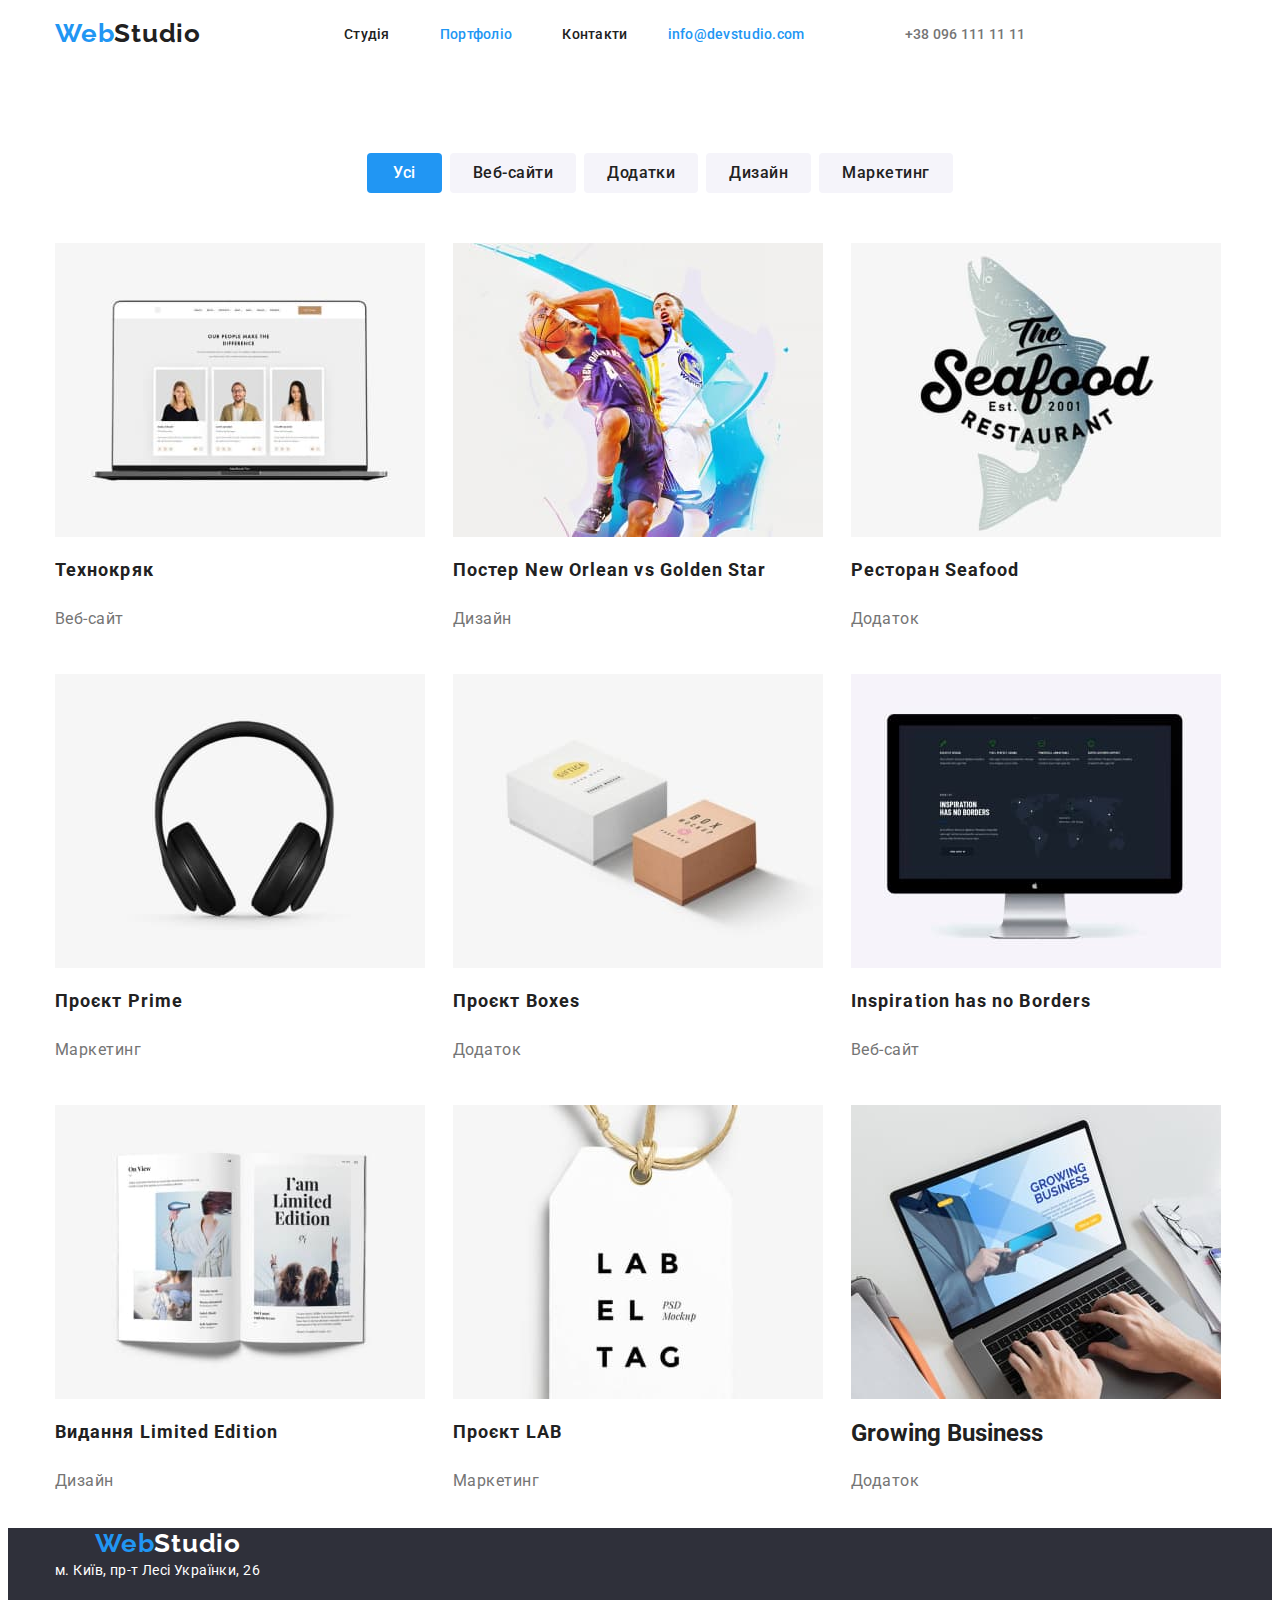
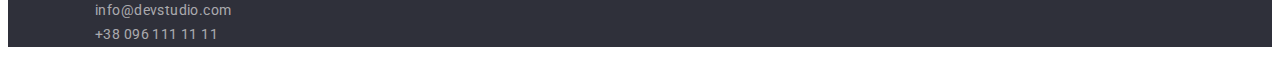
==== portfolio.html @ 16f499b5 "на допрацюванні" ====
<!DOCTYPE html>
<html lang="uk">

<head>
    <meta charset="UTF-8">
    <meta http-equiv="X-UA-Compatible" content="IE=edge">
    <meta name="viewport" content="width=device-width, initial-scale=1.0">
    <title>Портфоліо</title>

    <link
        href="https://fonts.googleapis.com/css2?family=Oleo+Script:wght@400;700&family=Raleway:wght@700&family=Roboto:wght@400;500;700;900&display=swap"
        rel="stylesheet">
    <link rel="stylesheet" href="https://cdnjs.cloudflare.com/ajax/libs/modern-normalize/1.1.0/modern-normalize.min.css"
        integrity="sha512-wpPYUAdjBVSE4KJnH1VR1HeZfpl1ub8YT/NKx4PuQ5NmX2tKuGu6U/JRp5y+Y8XG2tV+wKQpNHVUX03MfMFn9Q=="
        crossorigin="anonymous" referrerpolicy="no-referrer" />
    <link rel="stylesheet" href="./css/style.css">
</head>


<body class="body-page">

    <header class="page-header logo">
        <div class="container">
            <div class="header-container">
                <a href="./">
                    <span class="logo-web">Web</span><span class="logo-studio">Studio</span>
                </a>

                <nav class="nav">
                    <ul class="site-nav">
                        <li class="item"><a href="./index.html" class="nav-studio">Студія</a></li>
                        <li class="item"><a href="./portfolio.html" class="list-clients">Портфоліо</a></li>
                        <li class="item"><a href="" class="nav-list-client">Контакти</a></li>
                    </ul>

                    <ul class="list-contacts">
                        <li class="item"><a href="mailto:" class="contacts-link">info@devstudio.com</a></li>
                        <li class="item"><a href="tel:+38_096_111_11_11" class="contact-link">+38 096 111 11 11</a></li>
                    </ul>
                </nav>
            </div>
        </div>
    </header>

    <main class="main">
        <section class="section-btn">
            <div class="container">
                <h1 class="vissualy-hidden"> Портфоліо</h1>
                <ul class="section-button">
                    <li> <button class="button" type="button">Усі</button></li>
                    <li> <button class="btn" type="button">Веб-сайти</button></li>
                    <li> <button class="control" type="button">Додатки</button></li>
                    <li> <button class="dropdown" type="button">Дизайн</button></li>
                    <li> <button class="type-btn" type="button">Маркетинг</button></li>
                </ul>

                <ul class="userpic">
                    <li class="flex-elements">
                        <img src="./images/img_1.jpg" alt="наші люди роблять різницю" width="370">
                        <div class="image-container">
                            <h2 class="caption">Технокряк</h2>
                            <p class="aside">Веб-сайт</p>
                        </div>
                    </li>
                    <li class="flex-elements">
                        <img src="./images/img_2.jpg" alt="Постер баскетболу" width="370">
                        <h2 class="caption">Постер New Orlean vs Golden Star</h2>
                        <p class="aside">Дизайн</p>
                    </li>
                    <li class="flex-elements">
                        <img src="./images/img_3.jpg" alt="Ресторан морской їжі" width="370">
                        <h2 class="caption">Ресторан Seafood</h2>
                        <p class="aside">Додаток</p>
                    </li>
                    <li class="flex-elements">
                        <img src="./images/img_4.jpg" alt="чорні навушники" width="370">
                        <h2 class="caption">Проєкт Prime</h2>
                        <p class="aside">Маркетинг</p>
                    </li>
                    <li class="flex-elements">
                        <img src="./images/img_5.jpg" alt="дві коробки" width="370">
                        <h2 class="caption">Проєкт Boxes</h2>
                        <p class="aside">Додаток</p>
                    </li>
                    <li class="flex-elements">
                        <img src="./images/img_6.jpg" alt="чорний монітор" width="370">
                        <h2 class="caption">Inspiration has no Borders</h2>
                        <p class="aside">Веб-сайт</p>
                    </li>
                    <li class="flex-elements">
                        <img src="./images/img_7.jpg" alt="журнал" width="370">
                        <h2 class="caption">Видання Limited Edition</h2>
                        <p class="aside">Дизайн</p>
                    </li>
                    <li class="flex-elements">
                        <img src="./images/img_8.jpg" alt="бірка" width="370">
                        <h2 class="caption">Проєкт LAB</h2>
                        <p class="aside">Маркетинг</p>
                    </li>
                    <li class="flex-elements">
                        <img src="./images/img_9.jpg" alt="ноутбук" width="370">
                        <h2>Growing Business</h2>
                        <p class="aside">Додаток</p>
                    </li>
                </ul>
            </div>
        </section>
    </main>
</body>


<footer class="footer">
    <a href="./">
        <div class="container">
            <ul class="web-footer">
                <span class="logo-web">Web</span><span class="logo-footer">Studio</span>
            </ul>
    </a>
    <address class="addres">м. Київ, пр-т Лесі Українки, 26</address>
    <ul class="List contacts-link">
        <li><a href="mailto:" class="mail">info@devstudio.com</a></li>
        <li><a href="tel:+38_096_111_11_11" class="number">+38 096 111 11 11</a></li>
        </div>
    </ul>
</footer>


</html>
---- css/style.css ----
:root {
--primery-text-color: #212121;
--sekondary-text-color:#757575;
--page-color: #F5F5F5;;
--blue-color: #2196F3;
--section-backghround-color: #FFFFFF;
--secondary-backghround-color: #F5F4FA;
--footer-color: #2F303A;
--button-background-color: #F5F4FA;
}

ul {
    list-style: none;
}
a {
    text-decoration: none;
}


/* Свойства для корректного отображения картинок */
img {
	display: block;
	max-width: 100%;
	height: auto;
}
/* Свойства для обнуления курсива у address */
address {
	font-style: normal;
}

.vissualy-hidden {
    position: absolute;
    white-space: nowrap;
    width: 1px;
    height: 1px;
    overflow: hidden;
    border: 0;
    padding: 0;
    clip: rect(0 0 0 0);
    clip-path: inset(50%);
    margin: -1px;
}

html {
    box-sizing: border-box;
}

*,
*::before,
*::after {
    box-sizing: inherit;
}

.page {
    font-family: 'Roboto';
    background: var(--page-color);
}

/* logo */


.logo-web {

        margin-top: 0;
        margin-bottom: 20px;

    font-family: 'Raleway';
    color: var(--blue-color);
    font-weight: 700;
    font-size: 26px;
    line-height: 1.19;
    letter-spacing: 0.03em;
}

.logo-studio {
    margin-bottom: 20px;

    font-family: 'Raleway';
    color: var(--primery-text-color);
    font-weight: 700;
    font-size: 26px;
    line-height: 1.19;
    letter-spacing: 0.03em;
}


.logo-footer {
         margin-top: 0;
         margin-bottom: 20px;
        font-family: 'Raleway';
        color:var(--section-backghround-color);
        font-weight: 700;
        font-size: 26px;
        line-height: 1.19;
        letter-spacing: 0.03em;
}

 /* Верхня лінія */


.page {
    background-color: var(--page-color)
}

.page-haeder .site-nav:hover,
.page-haeder .site-nav:focus
.page-haeder .site-nav:border-bord
{
    color: var(--blue-color);
}


.container {
    width: 1200px;
    margin-left: auto;
    margin-right: auto;
    padding-left: 15px;
    padding-right: 15px;
}


/* Header-container */
.header-container {
    gap: 50px;
    display: flex;
    align-items: center;
}

/* logo */

.logo {
    display: flex;
    align-items: center;
}

/*Nav*/
.nav {
    display: flex;
    align-items: center;
}

/* site-nav*/
.site-nav {
    display: flex;
    gap: 50px;
    padding-left: 93px;
    margin: 0;
}

/* site-nav item+item*/
.site-nav .item+.item { 

}

 .site-nav .nav-list {
    font-family: 'Roboto';
    color: var(--blue-color);
        font-weight: 500;
        font-size: 14px;
        line-height: 1.14;
        letter-spacing: 0.02em;

 }
 .site-nav .nav-list-clients {
    font-family: 'Roboto';
    color: var(--primery-text-color);
    font-weight: 500;
    font-size: 14px;
    line-height: 1.14;
    letter-spacing: 0.02em;

 }

 .site-nav .nav-list-client {
        font-family: 'Roboto';
        color: var(--primery-text-color);

        font-weight: 500;
        font-size: 14px;
        line-height: 1.14;
        letter-spacing: 0.02em;

 }
    /* Контакти */
.list-contacts {
    display: flex;
    margin-left: auto;
}


.list-contacts .item + .item { 
    margin-left: 50px;

} 


 .list-contacts .contacts-link {
    
        font-family: 'Roboto';
        color: var(--blue-color);

        font-weight: 500;
        font-size: 14px;
        line-height: 1.14;
        letter-spacing: 0.02em;


 }
 .list-contacts .contact-link {
        margin-left: 50px;

        font-family: 'Roboto';
        color: var(--sekondary-text-color);

        font-weight: 500;
        font-size: 14px;
        line-height: 1.14;
        letter-spacing: 0.02em;

 }



 /* Шапка */

 .container-item {
 

            height: 600px;
            left: 0px;
            top: 80px;


        color: var(--section-backghround-color);
        background: var(--footer-color);
 }

/*Ефективні рішення для вашого бізнесу*/

/* Герой */
.hero {
    text-align: center;

}

.hero-title {
       padding-top: 200px;

        margin-left: auto;
        margin-right: auto;
        margin-bottom: 30px;

        font-weight: 900;
        font-size: 44px;
        line-height: 1.36 ;
        text-align: center;
        letter-spacing: 0.06em;
            text-transform: uppercase;

}

/* кнопка */
.order-button {
    text-align: center;
    margin-left: auto;
    margin-right: auto;
    border: 1px solid transparent;
        border-radius: 4px;
        padding: 10px 32px;
        box-shadow: 0px 4px 4px rgba(0, 0, 0, 0.15);

        font-family: 'Roboto';
        color: var(--white-color);
        background: var(--blue-color);
        font-weight: 700;
        font-size: 16px;
        line-height: 1.8 ;
        letter-spacing: 0.06em;
}


/* Особливості */

/* section */
.section {

         padding-bottom: 200px;

        font-family: 'Roboto';
        font-size: 14px;
        line-height: 1.14;
        letter-spacing: 0.03em;

}

.subtitle {
    margin-top: 0;
    margin-bottom: 0;

        color: var(--sekondary-text-color);
        font-family: 'Roboto';
        font-size: 14px;
        line-height: 1.7;
        letter-spacing: 0.03em;
}
/* УВАГА ДО ДЕТАЛЕЙ */

/*subject*/
.subject {
    display: flex;
}

.other {
        width: 270px;
         gap: 30px;
}

.headline {
        margin-top: 0;
        margin-bottom: 10px;

        
    width: 270px;
    font-family: 'Roboto';
    font-weight: 700;
    font-size: 14px;
    line-height: 1.14;
    letter-spacing: 0.03em;
}

.text {
    font-family: 'Roboto';
    font-weight: 400;
    font-size: 14px;
    line-height: 1.71;
    letter-spacing: 0.03e
}

/* ПУНКТУАЛЬНІСТЬ */
.headline {
    font-family: 'Roboto';
        font-weight: 700;
        font-size: 14px;
        line-height: 1.14;
        letter-spacing: 0.03em;
}

.excerp {
font-family: 'Roboto';
    font-weight: 400;
    font-size: 14px;
    line-height: 1.71;
    letter-spacing: 0.03em;
}

/* ПЛАНУВАННЯ */
.headline {
    font-family: 'Roboto';
        font-weight: 700;
        font-size: 14px;
        line-height: 1.14;
        letter-spacing: 0.03em;
}

.lead {
font-family: 'Roboto';
    font-weight: 400;
    font-size: 14px;
    line-height: 1.71;
    letter-spacing: 0.03em;
}

/* СУЧАСНІ ТЕХНОЛОГІЇ */
.headline {
    font-family: 'Roboto';
        font-weight: 700;
        font-size: 14px;
        line-height: 1.14;
        letter-spacing: 0.03em;
}

.tagline {
font-family: 'Roboto';
    font-weight: 400;
    font-size: 14px;
    line-height: 1.71;
    letter-spacing: 0.03em;
}

/* Чим ми займаємося */

/* зоображення*/


.pic {
    margin-top: 0;
    padding-left: 0;
    margin-bottom: 30px;
}
.img {
    margin-left: 30px;
}
.picture {
    margin-left: 30px;
}



/* Наша команда */

.subject > .item {
    display: flex;
}

.section-leader {
    text-align: center;
    margin-left: 30px;
}

.section-bg {

margin-top: 0;
margin-bottom: 50px;

font-family: 'Roboto';
color: var(--primery-text-color);
font-weight: 700;
font-size: 36px;
line-height: 1.16;
text-align: center;
letter-spacing: 0.03em;
        
}

.section-title {
    margin-top: 0;
    margin-bottom: 0; 
    padding: 30px 0 10px 0;
    font-family: 'Roboto';
    font-weight: 500;
    font-size: 16px;
    line-height: 1.18;
    letter-spacing: 0.03em;
}

/* підвал*/

.web-footer {
    margin-top: 0;
    margin-bottom: 0;
}

.addres {
    
    margin-bottom: 9px;

    font-style: normal;
    color: var(--section-backghround-color);
    font-weight: 400;
    font-size: 14px;
    line-height: 1.71;
    letter-spacing: 0.03em;
}

.mail {
        
        margin-bottom: 9px;

        color: rgba(255, 255, 255, 0.6);
        font-size: 14px;
        line-height: 1.71;
        letter-spacing: 0.03em;
}

.number {
        

         color: rgba(255, 255, 255, 0.6);
        font-weight: 400;
        font-size: 14px;
        line-height: 1.71;
        letter-spacing: 0.03em;
}
.footer {
    background-color: var(--footer-color);
}


/* Портфоліо */

/**/

.body-page {

    font-family: 'Roboto';
    color: var(--primery-text-color);
}

.list-clients {

    color: var(--blue-color);
        font-weight: 500;
        font-size: 14px;
        line-height: 1.14;
        letter-spacing: 0.02em;
        width: 45px;
        height: 16px;
        left: 453px;
        top: 32px;
}

.nav-studio {

        color: var(--primery-text-color);
            font-weight: 500;
            font-size: 14px;
            line-height: 1.14;
            letter-spacing: 0.02em;
            width: 72px;
            height: 16px;
            left: 548px;
            top: 32px;
}


.nav-list-client {

color: var(--primery-text-color);
        font-weight: 500;
        font-size: 14px;
        line-height: 1.14;
        letter-spacing: 0.02em;
        width: 72px;
         height: 16px;
        left: 548px;
        top: 32px;
}

/* кнопки */




.section-button {
    display: flex;
    margin-top: 94px;
    justify-content: center;
}

/* Курсор */
.section-btn .section-button :hover,
.section-btn .section-button :focus {
cursor: pointer;
}

.button {

         border: 1px solid transparent;
        border-radius: 4px;
        padding: 6px 25px;  

        font-family: 'Roboto';
        color: var(--section-backghround-color);
         background-color: var(--blue-color);
         font-weight: 500;
        font-size: 16px;
        line-height: 1.62;
        letter-spacing: 0.03em;
}

.btn {
        margin-left: 8px;
        border: 1px solid transparent;
        border-radius: 4px;
        padding: 6px 22px;

         font-family: 'Roboto';
         color: var(--primery-text-color);
            background: var(--button-background-color);
            font-weight: 500;
            font-size: 16px;
            line-height: 1.62;
            letter-spacing: 0.03em;
             top: 174px;
}

.control {
            margin-left: 8px;
            border: 1px solid transparent;
            border-radius: 4px;
            padding: 6px 22px;

            font-family: 'Roboto';
            color: var(--primery-text-color);
            background: var(--button-background-color);
            font-weight: 500;
            font-size: 16px;
            line-height: 1.62;
            letter-spacing: 0.03em;
            top: 174px;
}

.dropdown {
            margin-left: 8px;
            border: 1px solid transparent;
            border-radius: 4px;
            padding: 6px 22px;

            font-family: 'Roboto';
            color: var(--primery-text-color);
            background: var(--button-background-color);
            font-weight: 500;
            font-size: 16px;
            line-height: 1.62;
            letter-spacing: 0.03em;
             top: 174px;
}

.type-btn {
            margin-left: 8px;
            border: 1px solid transparent;
            border-radius: 4px;
            padding: 6px 22px;

        font-family: 'Roboto';
        color: var(--primery-text-color);
        background: var(--button-background-color);
        font-weight: 500;
        font-size: 16px;
        line-height: 1.62;
        letter-spacing: 0.03em;
        top: 174px;
}




/* параграф */
.aside {

     color: var(--sekondary-text-color);
        font-weight: 400;
        font-size: 16px;
        line-height: 1.87;
        letter-spacing: 0.03em;

}

/* Заголовок */

.caption {

         font-family: 'Roboto';
        font-weight: 700;
        font-size: 18px;
        line-height: 2;
        letter-spacing: 0.06em;
}

/* Портфоліо */

.userpic {
    margin-top: 50px;
    display: flex;
    flex-wrap: wrap;
    padding-left: 0;
    gap: 24px;


}

.flex-elements {
    flex-basis: calc((100% - 48px) / 3);

}

/* Заголовок */
/* параграф */
.image-container {
    
}
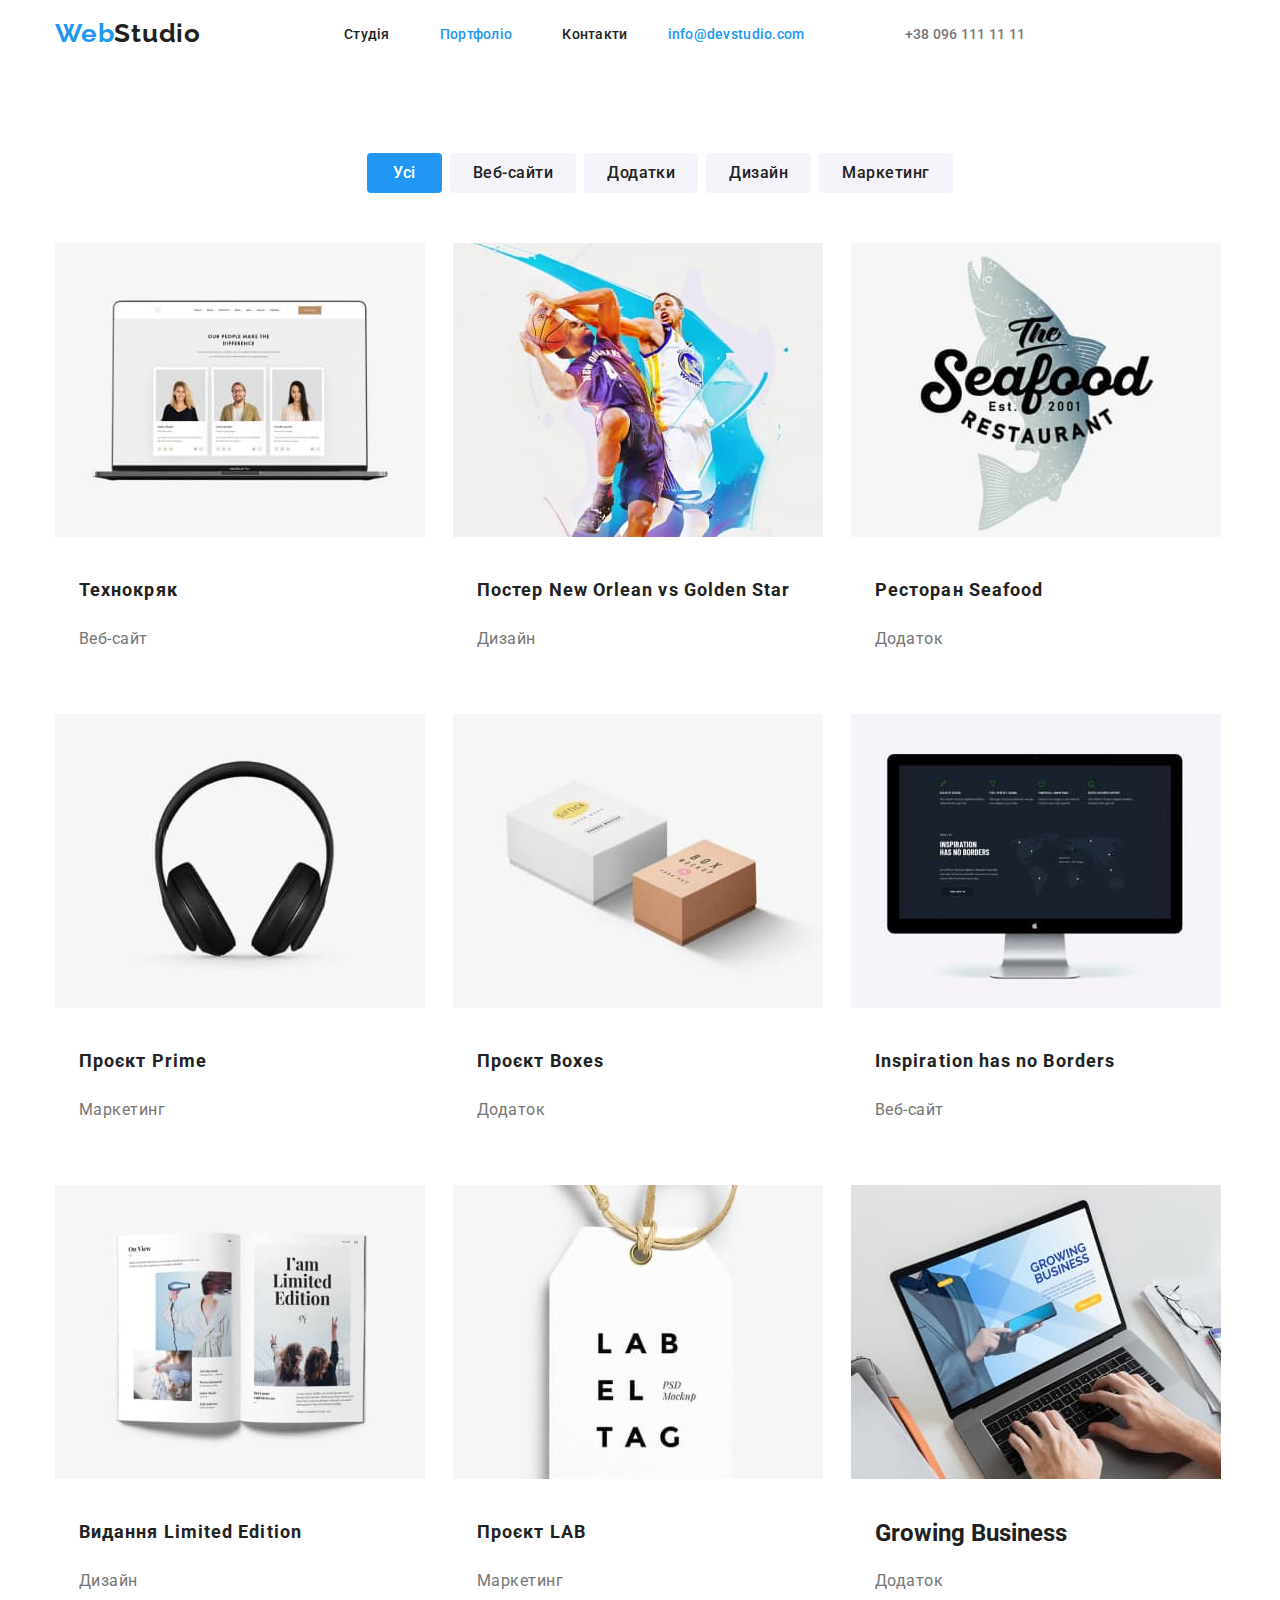
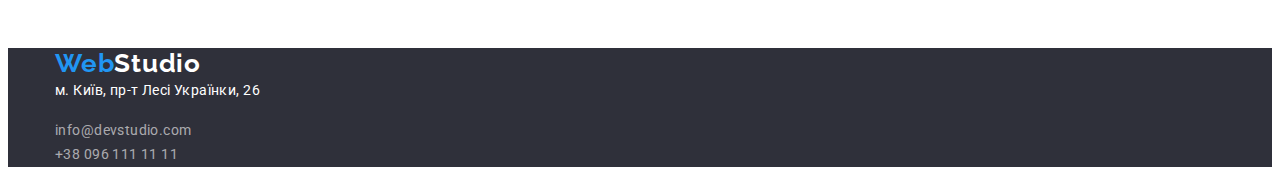
==== commit 1fb7f04f: "додаю 3 домашку" ====
--- a/portfolio.html
+++ b/portfolio.html
@@ -64,43 +64,59 @@
                     </li>
                     <li class="flex-elements">
                         <img src="./images/img_2.jpg" alt="Постер баскетболу" width="370">
-                        <h2 class="caption">Постер New Orlean vs Golden Star</h2>
-                        <p class="aside">Дизайн</p>
+                        <div class="image-container">
+                            <h2 class="caption">Постер New Orlean vs Golden Star</h2>
+                            <p class="aside">Дизайн</p>
+                        </div>
                     </li>
                     <li class="flex-elements">
                         <img src="./images/img_3.jpg" alt="Ресторан морской їжі" width="370">
-                        <h2 class="caption">Ресторан Seafood</h2>
-                        <p class="aside">Додаток</p>
+                        <div class="image-container">
+                            <h2 class="caption">Ресторан Seafood</h2>
+                            <p class="aside">Додаток</p>
+                        </div>
                     </li>
                     <li class="flex-elements">
                         <img src="./images/img_4.jpg" alt="чорні навушники" width="370">
-                        <h2 class="caption">Проєкт Prime</h2>
-                        <p class="aside">Маркетинг</p>
+                        <div class="image-container">
+                            <h2 class="caption">Проєкт Prime</h2>
+                            <p class="aside">Маркетинг</p>
+                        </div>
                     </li>
                     <li class="flex-elements">
                         <img src="./images/img_5.jpg" alt="дві коробки" width="370">
-                        <h2 class="caption">Проєкт Boxes</h2>
-                        <p class="aside">Додаток</p>
+                        <div class="image-container">
+                            <h2 class="caption">Проєкт Boxes</h2>
+                            <p class="aside">Додаток</p>
+                        </div>
                     </li>
                     <li class="flex-elements">
                         <img src="./images/img_6.jpg" alt="чорний монітор" width="370">
-                        <h2 class="caption">Inspiration has no Borders</h2>
-                        <p class="aside">Веб-сайт</p>
+                        <div class="image-container">
+                            <h2 class="caption">Inspiration has no Borders</h2>
+                            <p class="aside">Веб-сайт</p>
+                        </div>
                     </li>
                     <li class="flex-elements">
                         <img src="./images/img_7.jpg" alt="журнал" width="370">
-                        <h2 class="caption">Видання Limited Edition</h2>
-                        <p class="aside">Дизайн</p>
+                        <div class="image-container">
+                            <h2 class="caption">Видання Limited Edition</h2>
+                            <p class="aside">Дизайн</p>
+                        </div>
                     </li>
                     <li class="flex-elements">
                         <img src="./images/img_8.jpg" alt="бірка" width="370">
-                        <h2 class="caption">Проєкт LAB</h2>
-                        <p class="aside">Маркетинг</p>
+                        <div class="image-container">
+                            <h2 class="caption">Проєкт LAB</h2>
+                            <p class="aside">Маркетинг</p>
+                        </div>
                     </li>
                     <li class="flex-elements">
                         <img src="./images/img_9.jpg" alt="ноутбук" width="370">
-                        <h2>Growing Business</h2>
-                        <p class="aside">Додаток</p>
+                        <div class="image-container">
+                            <h2>Growing Business</h2>
+                            <p class="aside">Додаток</p>
+                        </div>
                     </li>
                 </ul>
             </div>
--- a/css/style.css
+++ b/css/style.css
@@ -11,6 +11,7 @@
 
 ul {
     list-style: none;
+
 }
 a {
     text-decoration: none;
@@ -60,7 +61,6 @@
 
 
 .logo-web {
-
         margin-top: 0;
         margin-bottom: 20px;
 
@@ -147,10 +147,6 @@
     margin: 0;
 }
 
-/* site-nav item+item*/
-.site-nav .item+.item { 
-
-}
 
  .site-nav .nav-list {
     font-family: 'Roboto';
@@ -187,6 +183,9 @@
     margin-left: auto;
 }
 
+.contacts-link {
+    padding-left: 0;
+}
 
 .list-contacts .item + .item { 
     margin-left: 50px;
@@ -446,12 +445,13 @@
 /* підвал*/
 
 .web-footer {
+    padding-left: 0;
     margin-top: 0;
     margin-bottom: 0;
 }
 
 .addres {
-    
+    padding-left: 0;
     margin-bottom: 9px;
 
     font-style: normal;
@@ -677,5 +677,5 @@
 /* Заголовок */
 /* параграф */
 .image-container {
-    
+    padding: 20px 24px;
 }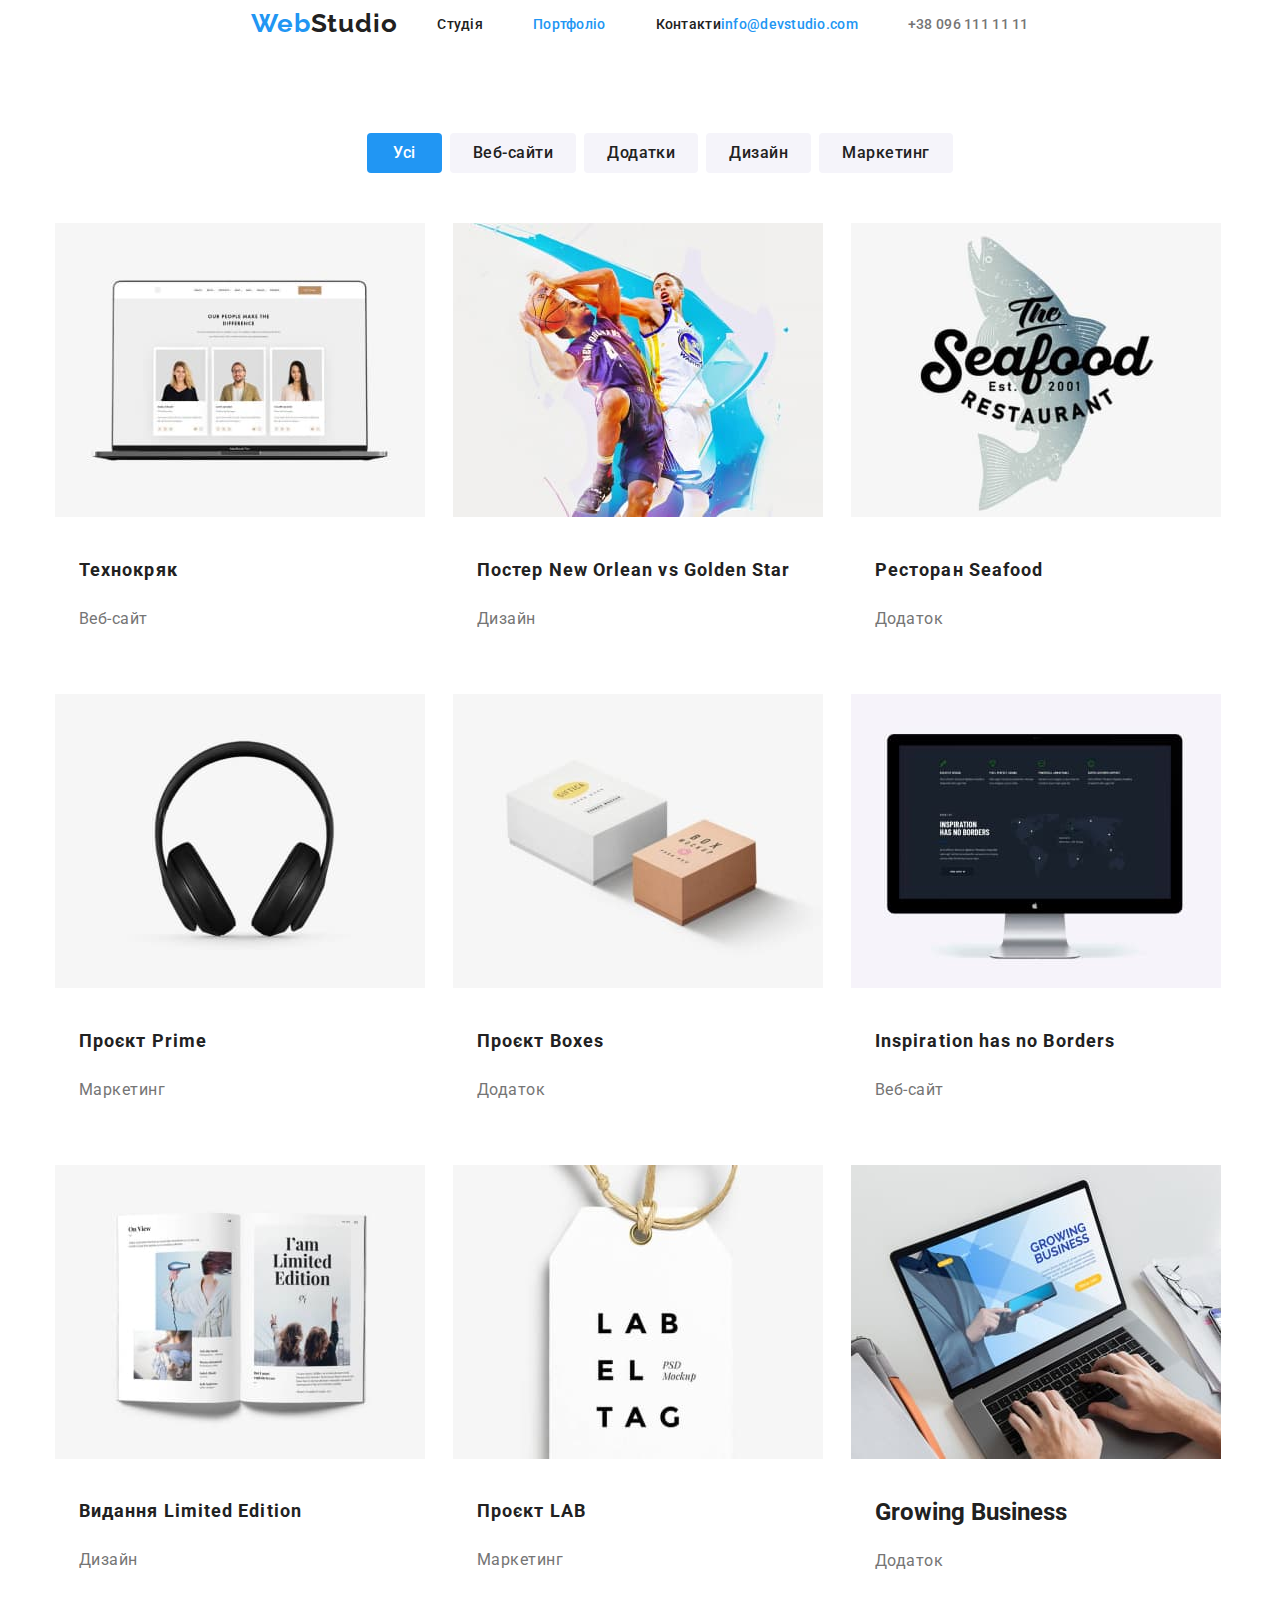
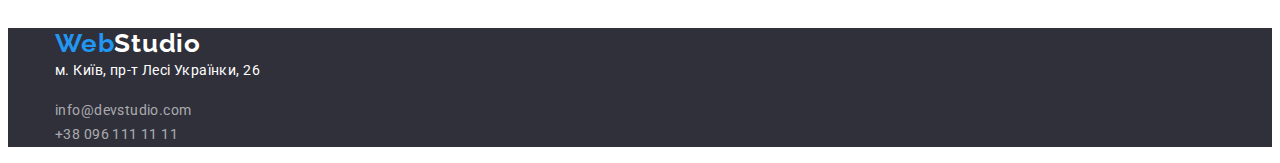
==== commit aa4c2a71: "в ожиданії" ====
--- a/portfolio.html
+++ b/portfolio.html
@@ -20,25 +20,21 @@
 <body class="body-page">
 
     <header class="page-header logo">
-        <div class="container">
-            <div class="header-container">
+        <div class="header-container">
+            <nav class="nav">
                 <a href="./">
                     <span class="logo-web">Web</span><span class="logo-studio">Studio</span>
                 </a>
-
-                <nav class="nav">
-                    <ul class="site-nav">
-                        <li class="item"><a href="./index.html" class="nav-studio">Студія</a></li>
-                        <li class="item"><a href="./portfolio.html" class="list-clients">Портфоліо</a></li>
-                        <li class="item"><a href="" class="nav-list-client">Контакти</a></li>
-                    </ul>
-
-                    <ul class="list-contacts">
-                        <li class="item"><a href="mailto:" class="contacts-link">info@devstudio.com</a></li>
-                        <li class="item"><a href="tel:+38_096_111_11_11" class="contact-link">+38 096 111 11 11</a></li>
-                    </ul>
-                </nav>
-            </div>
+                <ul class="site-nav">
+                    <li class="item"><a href="./index.html" class="nav-studio">Студія</a></li>
+                    <li class="item"><a href="./portfolio.html" class="list-clients">Портфоліо</a></li>
+                    <li class="item"><a href="" class="nav-list-client">Контакти</a></li>
+                </ul>
+            </nav>
+            <ul class="list-contacts">
+                <li class="item"><a href="mailto:" class="contacts-link">info@devstudio.com</a></li>
+                <li class="item"><a href="tel:+38_096_111_11_11" class="contact-link">+38 096 111 11 11</a></li>
+            </ul>
         </div>
     </header>
 
--- a/css/style.css
+++ b/css/style.css
@@ -104,7 +104,6 @@
 
 .page-haeder .site-nav:hover,
 .page-haeder .site-nav:focus
-.page-haeder .site-nav:border-bord
 {
     color: var(--blue-color);
 }
@@ -121,7 +120,7 @@
 
 /* Header-container */
 .header-container {
-    gap: 50px;
+    justify-content: center;
     display: flex;
     align-items: center;
 }
@@ -129,7 +128,6 @@
 /* logo */
 
 .logo {
-    display: flex;
     align-items: center;
 }
 
@@ -143,7 +141,7 @@
 .site-nav {
     display: flex;
     gap: 50px;
-    padding-left: 93px;
+    margin-left: 93px;
     margin: 0;
 }
 
@@ -180,19 +178,16 @@
     /* Контакти */
 .list-contacts {
     display: flex;
-    margin-left: auto;
+    gap: 50px;
+    margin: 0;
+    padding: 0;
+
 }
 
 .contacts-link {
     padding-left: 0;
 }
 
-.list-contacts .item + .item { 
-    margin-left: 50px;
-
-} 
-
-
  .list-contacts .contacts-link {
     
         font-family: 'Roboto';
@@ -206,7 +201,6 @@
 
  }
  .list-contacts .contact-link {
-        margin-left: 50px;
 
         font-family: 'Roboto';
         color: var(--sekondary-text-color);
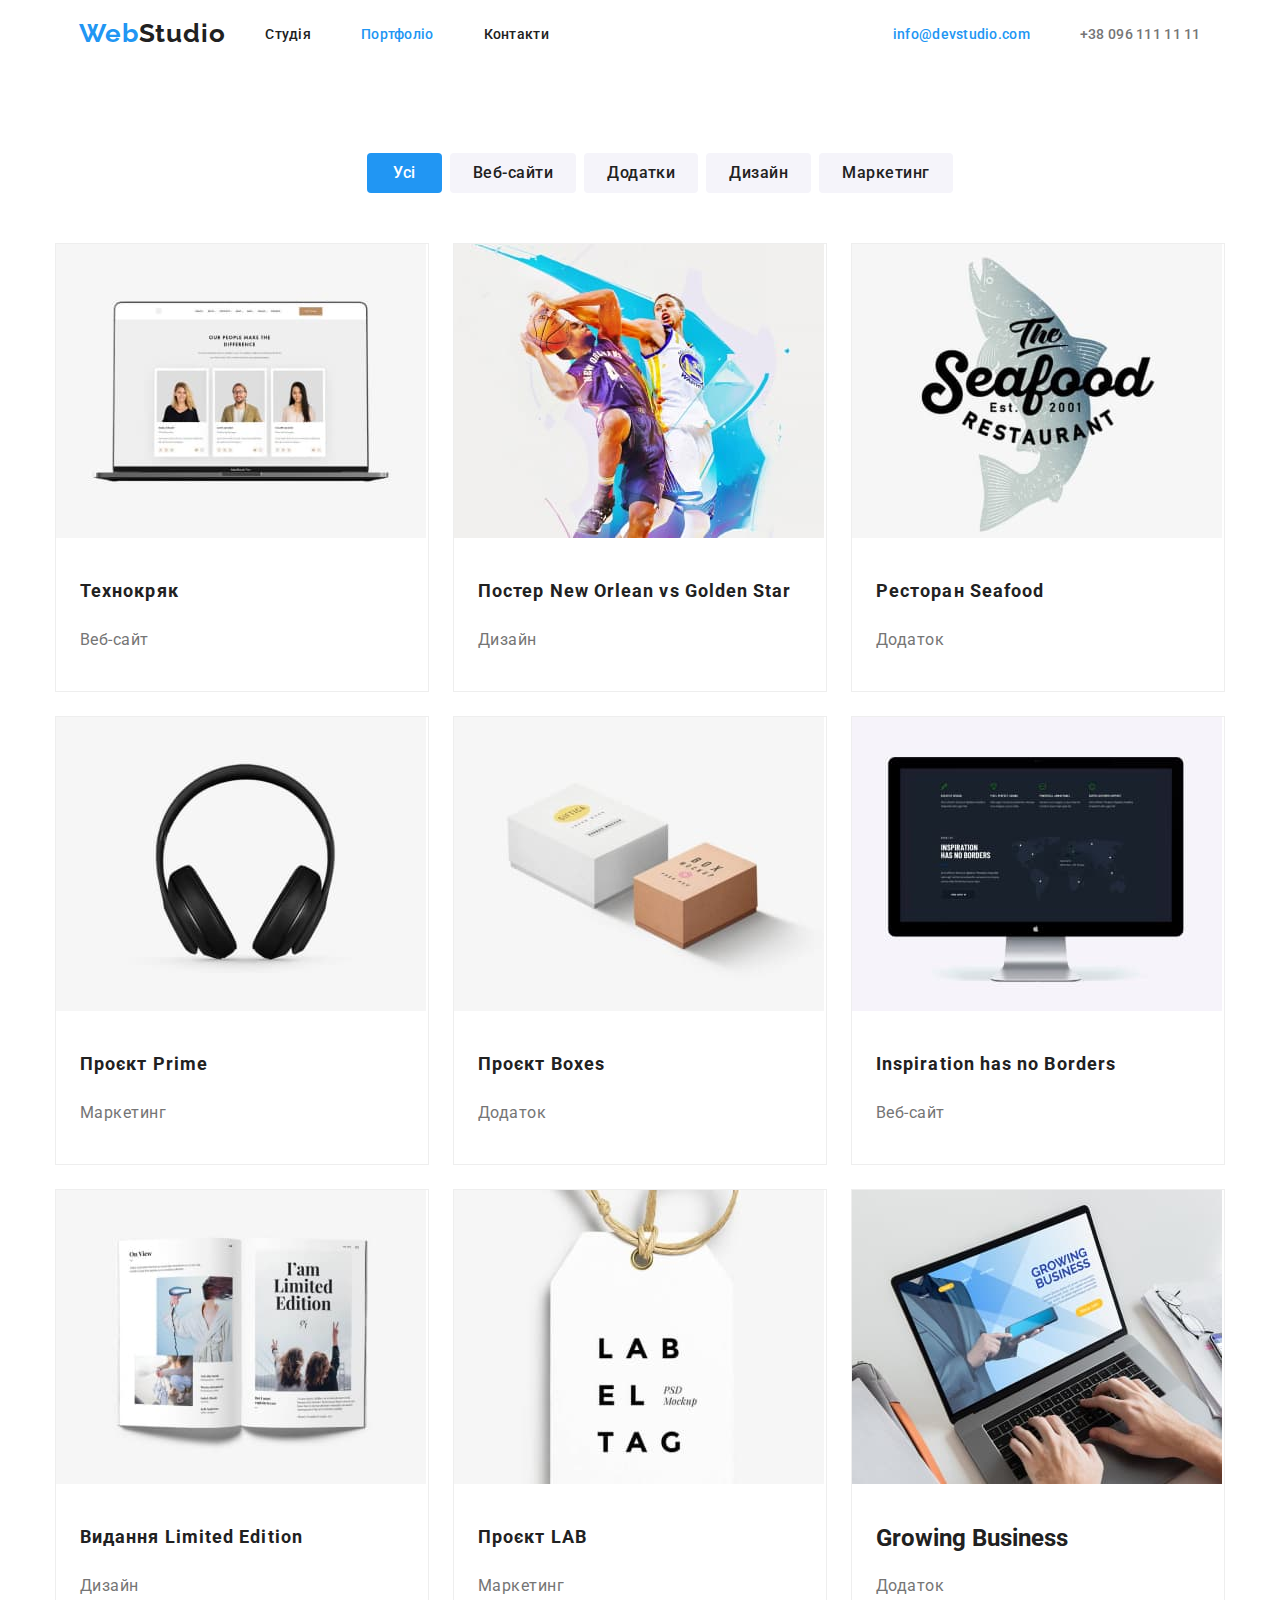
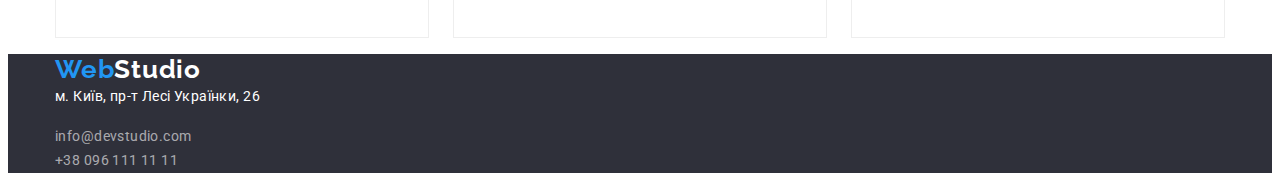
==== commit 79e93c76: "третя домашка" ====
--- a/portfolio.html
+++ b/portfolio.html
@@ -19,7 +19,7 @@
 
 <body class="body-page">
 
-    <header class="page-header logo">
+    <header class="page-header">
         <div class="header-container">
             <nav class="nav">
                 <a href="./">
--- a/css/style.css
+++ b/css/style.css
@@ -125,12 +125,6 @@
     align-items: center;
 }
 
-/* logo */
-
-.logo {
-    align-items: center;
-}
-
 /*Nav*/
 .nav {
     display: flex;
@@ -179,7 +173,7 @@
 .list-contacts {
     display: flex;
     gap: 50px;
-    margin: 0;
+    margin-left: 344px;
     padding: 0;
 
 }
@@ -248,16 +242,16 @@
         line-height: 1.36 ;
         text-align: center;
         letter-spacing: 0.06em;
-            text-transform: uppercase;
+        text-transform: uppercase;
 
 }
 
 /* кнопка */
 .order-button {
-    text-align: center;
-    margin-left: auto;
-    margin-right: auto;
-    border: 1px solid transparent;
+         text-align: center;
+         margin-left: auto;
+         margin-right: auto;
+         border: 1px solid transparent;
         border-radius: 4px;
         padding: 10px 32px;
         box-shadow: 0px 4px 4px rgba(0, 0, 0, 0.15);
@@ -666,6 +660,9 @@
 .flex-elements {
     flex-basis: calc((100% - 48px) / 3);
 
+    background: var(--section-backghround-color);
+    border: 1px solid #EEEEEE;
+
 }
 
 /* Заголовок */
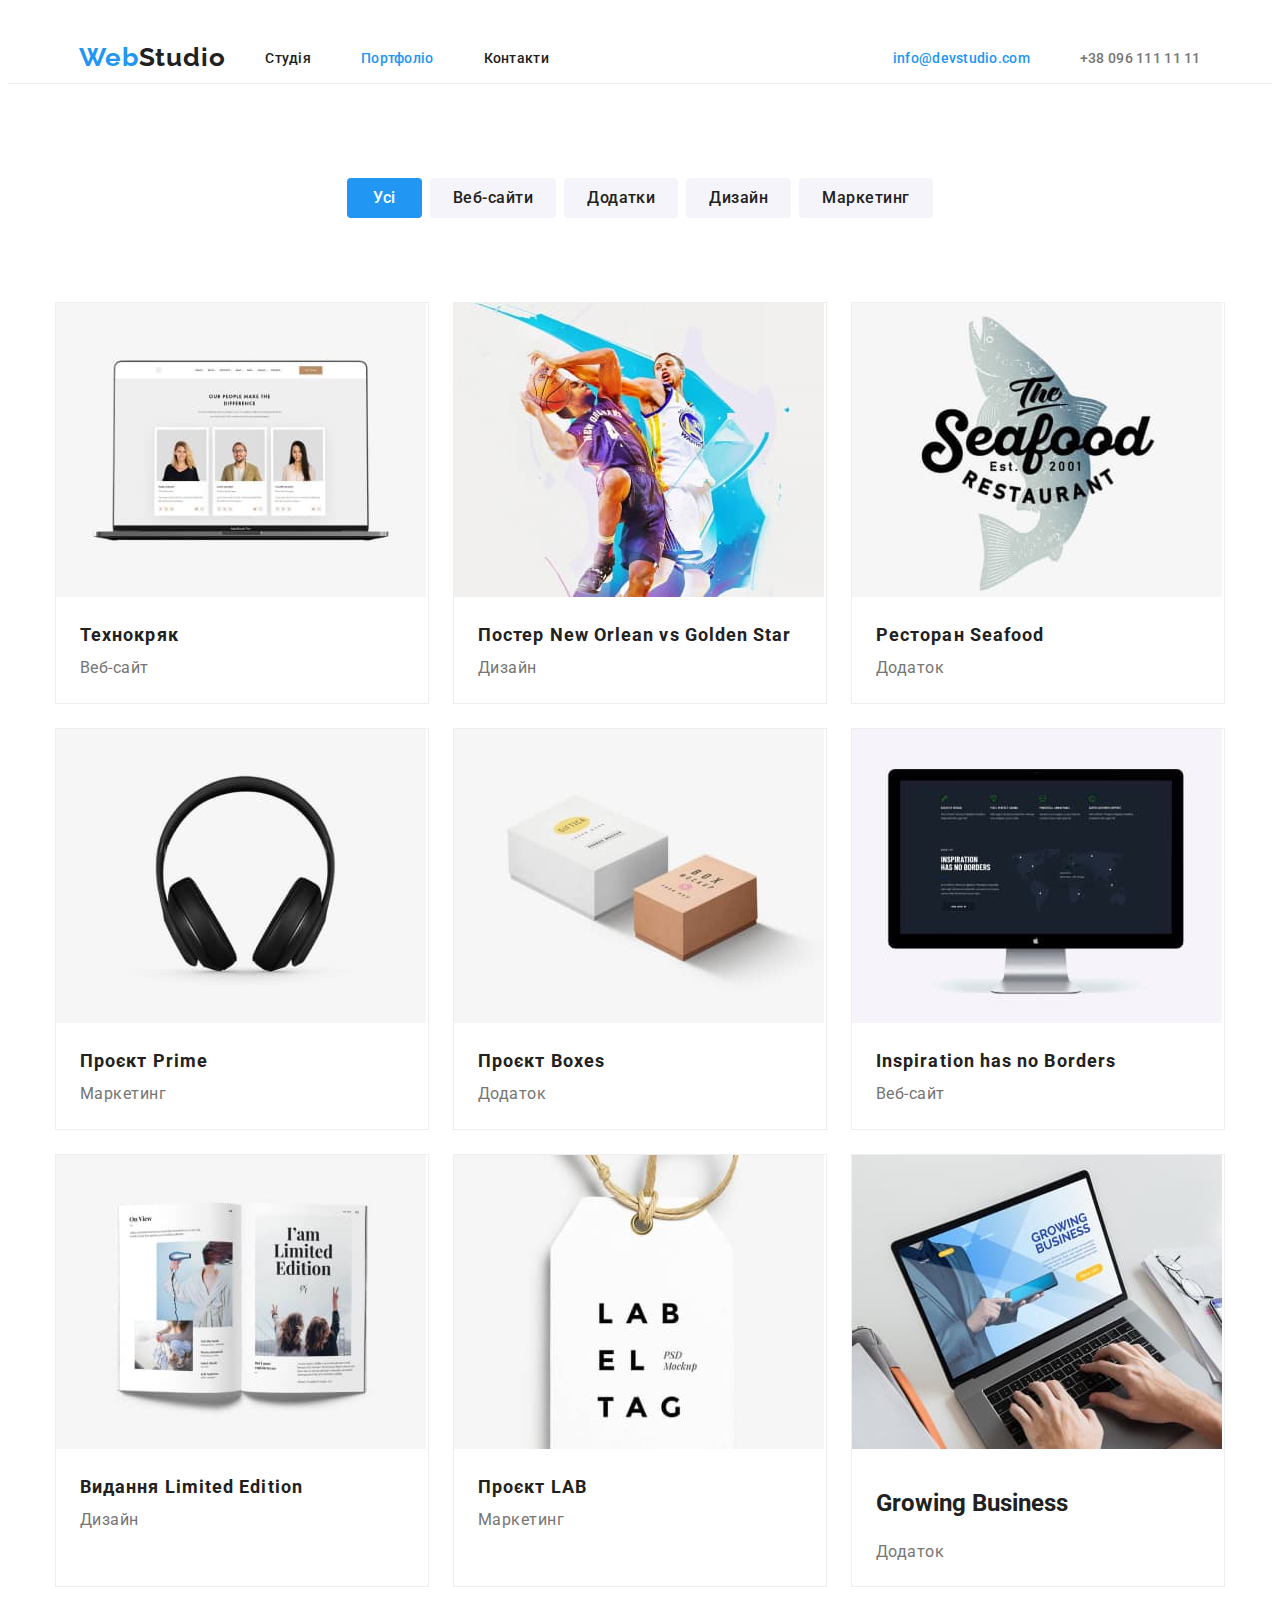
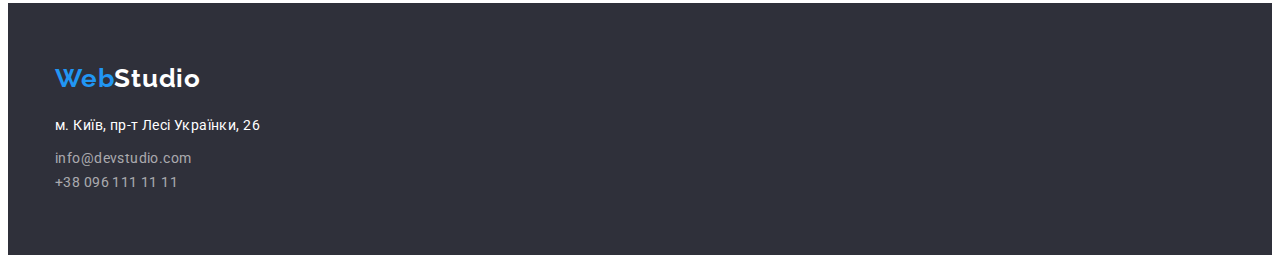
==== commit c8d8f5e0: "додаю третью домашку" ====
--- a/portfolio.html
+++ b/portfolio.html
@@ -118,23 +118,24 @@
             </div>
         </section>
     </main>
+
+
+
+    <footer class="footer">
+        <div class="container">
+            <div class="web-footer">
+                <a href="./">
+                    <span class="logo-web">Web</span><span class="logo-footer">Studio</span>
+                </a>
+            </div>
+
+            <address class="addres">м. Київ, пр-т Лесі Українки, 26</address>
+            <ul class="List contacts-link">
+                <li><a href="mailto:" class="mail">info@devstudio.com</a></li>
+                <li><a href="tel:+38_096_111_11_11" class="number">+38 096 111 11 11</a></li>
+        </div>
+        </ul>
+    </footer>
 </body>
 
-
-<footer class="footer">
-    <a href="./">
-        <div class="container">
-            <ul class="web-footer">
-                <span class="logo-web">Web</span><span class="logo-footer">Studio</span>
-            </ul>
-    </a>
-    <address class="addres">м. Київ, пр-т Лесі Українки, 26</address>
-    <ul class="List contacts-link">
-        <li><a href="mailto:" class="mail">info@devstudio.com</a></li>
-        <li><a href="tel:+38_096_111_11_11" class="number">+38 096 111 11 11</a></li>
-        </div>
-    </ul>
-</footer>
-
-
 </html>--- a/css/style.css
+++ b/css/style.css
@@ -120,9 +120,14 @@
 
 /* Header-container */
 .header-container {
+    margin-top: 32px;
+    margin-bottom: 32px;
+
     justify-content: center;
     display: flex;
     align-items: center;
+
+    border-bottom: 1px solid #ECECEC;
 }
 
 /*Nav*/
@@ -179,7 +184,9 @@
 }
 
 .contacts-link {
+    padding-bottom: 60px;
     padding-left: 0;
+    margin: 0;
 }
 
  .list-contacts .contacts-link {
@@ -232,10 +239,12 @@
 
 .hero-title {
        padding-top: 200px;
+       padding-bottom: 30px;
 
         margin-left: auto;
         margin-right: auto;
-        margin-bottom: 30px;
+        margin-top: 0;
+        margin-bottom: 0;
 
         font-weight: 900;
         font-size: 44px;
@@ -271,7 +280,6 @@
 /* section */
 .section {
 
-         padding-bottom: 200px;
 
         font-family: 'Roboto';
         font-size: 14px;
@@ -295,6 +303,12 @@
 /*subject*/
 .subject {
     display: flex;
+    justify-content: center;
+
+    padding-top: 50px;
+    padding-bottom: 94px;
+    padding-left: 0;
+    margin: 0; 
 }
 
 .other {
@@ -380,9 +394,10 @@
 
 
 .pic {
-    margin-top: 0;
-    padding-left: 0;
-    margin-bottom: 30px;
+    padding: 0;
+    margin-bottom: 94px;
+
+
 }
 .img {
     margin-left: 30px;
@@ -406,8 +421,8 @@
 
 .section-bg {
 
-margin-top: 0;
-margin-bottom: 50px;
+margin: 0;
+padding-bottom: 50px;
 
 font-family: 'Roboto';
 color: var(--primery-text-color);
@@ -433,14 +448,16 @@
 /* підвал*/
 
 .web-footer {
+    padding-top: 60px;
     padding-left: 0;
     margin-top: 0;
     margin-bottom: 0;
 }
 
 .addres {
+    padding-top: 20px;
     padding-left: 0;
-    margin-bottom: 9px;
+    padding-bottom: 9px;
 
     font-style: normal;
     color: var(--section-backghround-color);
@@ -452,7 +469,6 @@
 
 .mail {
         
-        margin-bottom: 9px;
 
         color: rgba(255, 255, 255, 0.6);
         font-size: 14px;
@@ -461,7 +477,7 @@
 }
 
 .number {
-        
+        padding-top: 9px;
 
          color: rgba(255, 255, 255, 0.6);
         font-weight: 400;
@@ -531,8 +547,12 @@
 
 .section-button {
     display: flex;
+    justify-content: center;
+
     margin-top: 94px;
-    justify-content: center;
+    margin-bottom: 0;
+    padding-left: 0 ;
+    padding-bottom: 34px;
 }
 
 /* Курсор */
@@ -626,7 +646,9 @@
 /* параграф */
 .aside {
 
-     color: var(--sekondary-text-color);
+        margin: 0;
+
+        color: var(--sekondary-text-color);
         font-weight: 400;
         font-size: 16px;
         line-height: 1.87;
@@ -637,6 +659,8 @@
 /* Заголовок */
 
 .caption {
+
+        margin: 0 ;
 
          font-family: 'Roboto';
         font-weight: 700;
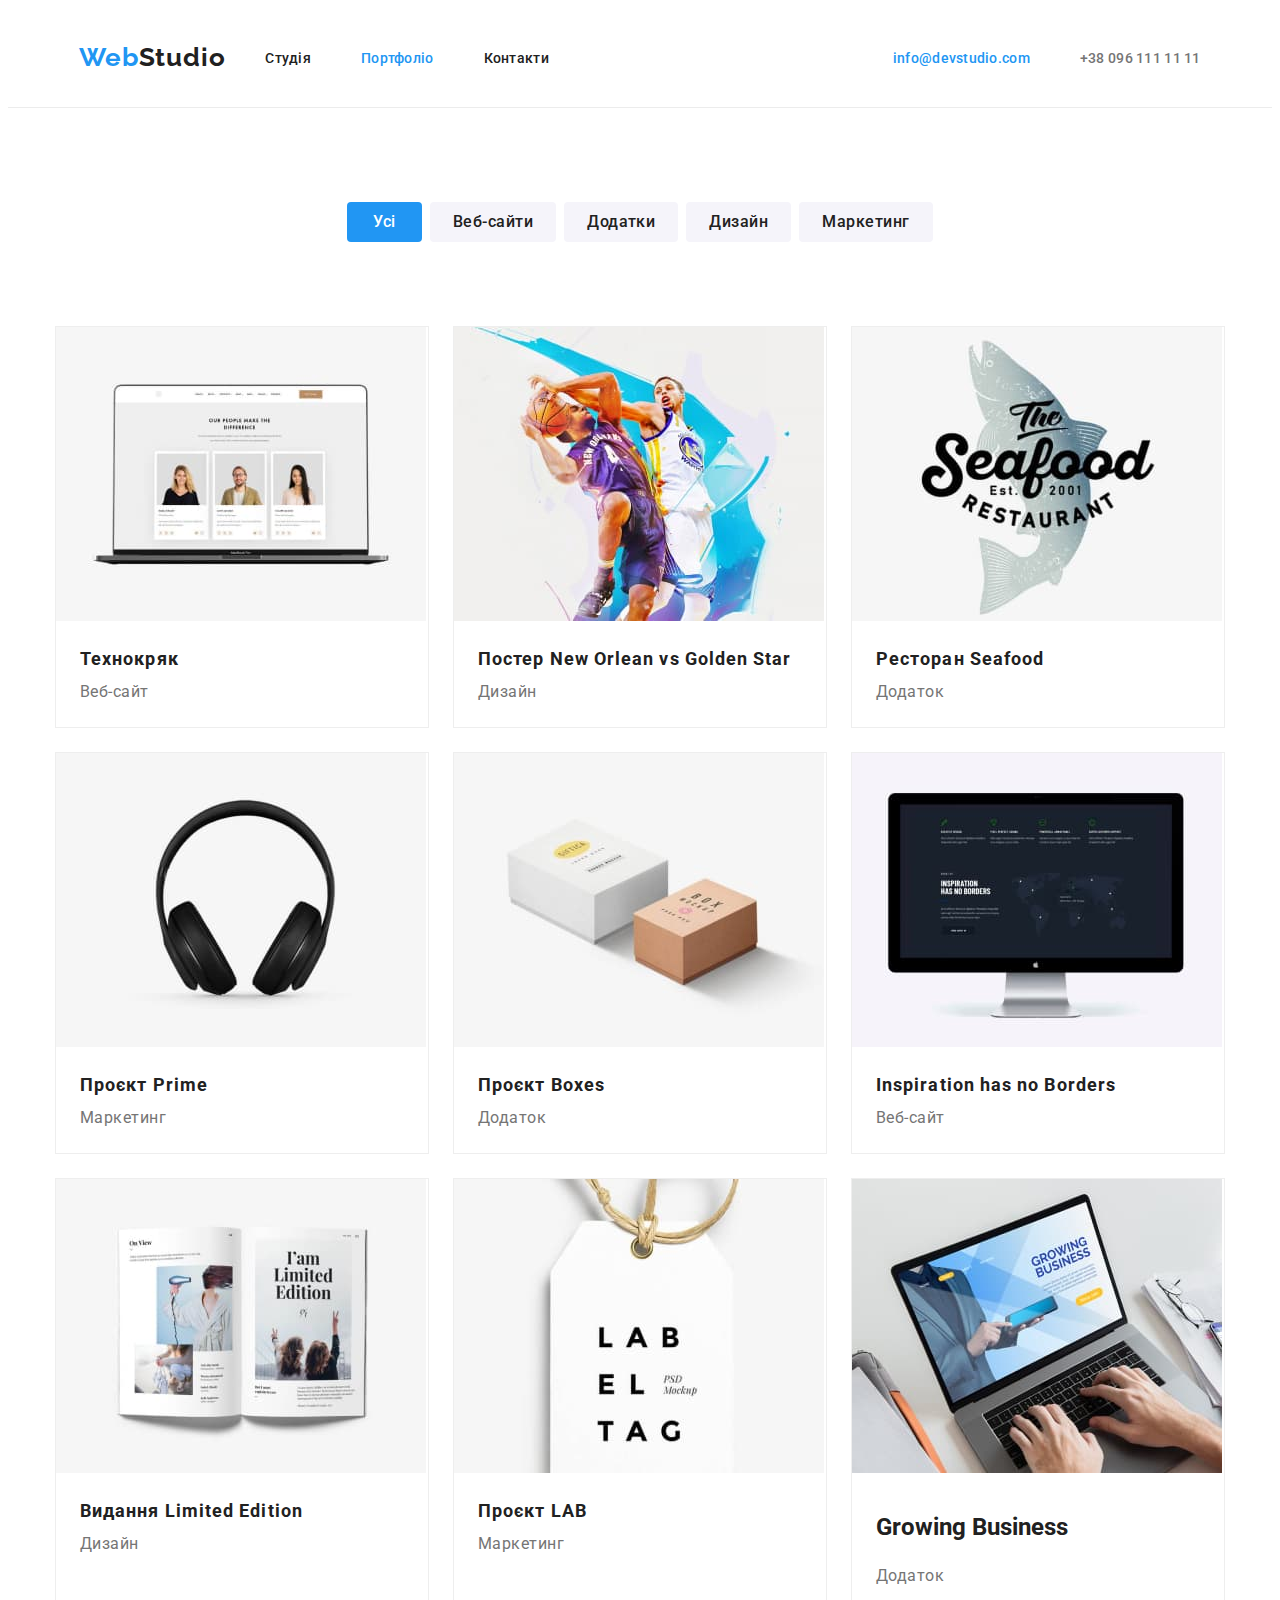
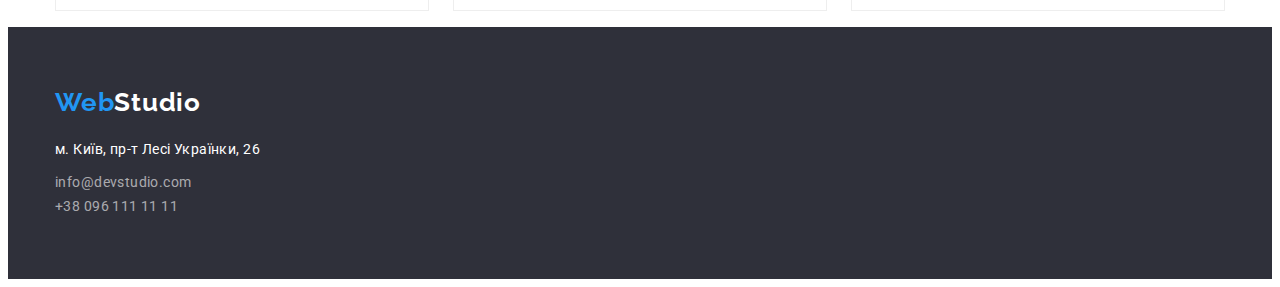
==== commit 44d5ee65: "3 ДЗ" ====
--- a/portfolio.html
+++ b/portfolio.html
@@ -133,8 +133,8 @@
             <ul class="List contacts-link">
                 <li><a href="mailto:" class="mail">info@devstudio.com</a></li>
                 <li><a href="tel:+38_096_111_11_11" class="number">+38 096 111 11 11</a></li>
+            </ul>
         </div>
-        </ul>
     </footer>
 </body>
 
--- a/css/style.css
+++ b/css/style.css
@@ -54,7 +54,6 @@
 
 .page {
     font-family: 'Roboto';
-    background: var(--page-color);
 }
 
 /* logo */
@@ -99,7 +98,7 @@
 
 
 .page {
-    background-color: var(--page-color)
+    
 }
 
 .page-haeder .site-nav:hover,
@@ -120,8 +119,8 @@
 
 /* Header-container */
 .header-container {
-    margin-top: 32px;
-    margin-bottom: 32px;
+    padding-top: 24px;
+    padding-bottom: 24px;
 
     justify-content: center;
     display: flex;
@@ -218,7 +217,7 @@
  /* Шапка */
 
  .container-item {
- 
+            padding-bottom: 200px;
 
             height: 600px;
             left: 0px;
@@ -232,19 +231,20 @@
 /*Ефективні рішення для вашого бізнесу*/
 
 /* Герой */
-.hero {
+.hero-section {
+
     text-align: center;
 
 }
 
 .hero-title {
        padding-top: 200px;
-       padding-bottom: 30px;
+       
 
         margin-left: auto;
         margin-right: auto;
         margin-top: 0;
-        margin-bottom: 0;
+        margin-bottom: 30px;
 
         font-weight: 900;
         font-size: 44px;
@@ -280,6 +280,8 @@
 /* section */
 .section {
 
+         padding-top: 94px;
+        padding-bottom: 94px;
 
         font-family: 'Roboto';
         font-size: 14px;
@@ -303,17 +305,17 @@
 /*subject*/
 .subject {
     display: flex;
-    justify-content: center;
-
-    padding-top: 50px;
-    padding-bottom: 94px;
+
     padding-left: 0;
     margin: 0; 
 }
 
 .other {
         width: 270px;
-         gap: 30px;
+}
+
+.other:nth-last-child(-n+3) {
+    margin-left: 30px;
 }
 
 .headline {
@@ -421,16 +423,16 @@
 
 .section-bg {
 
-margin: 0;
-padding-bottom: 50px;
-
-font-family: 'Roboto';
-color: var(--primery-text-color);
-font-weight: 700;
-font-size: 36px;
-line-height: 1.16;
-text-align: center;
-letter-spacing: 0.03em;
+    margin-top: 0;
+    margin-bottom: 50px;
+
+    font-family: 'Roboto';
+    color: var(--primery-text-color);
+    font-weight: 700;
+    font-size: 36px;
+    line-height: 1.16;
+    text-align: center;
+    letter-spacing: 0.03em;
         
 }
 
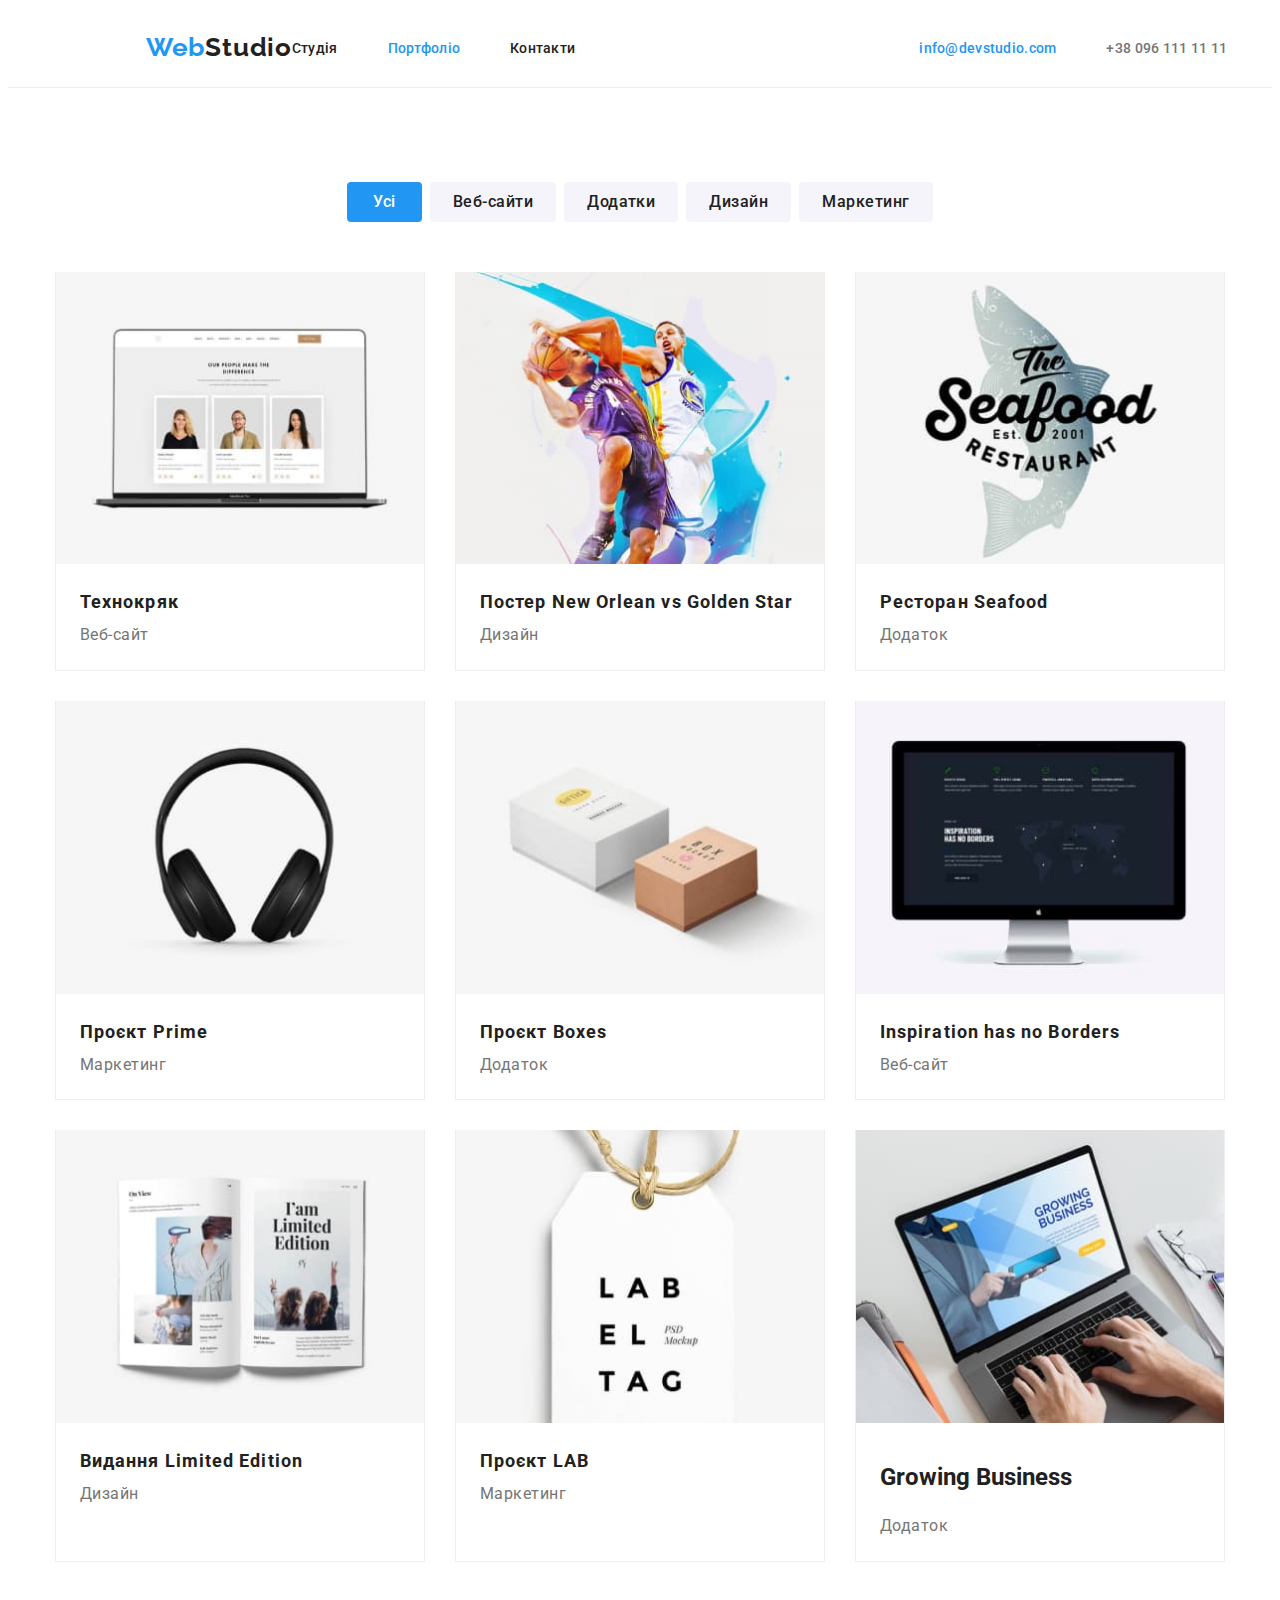
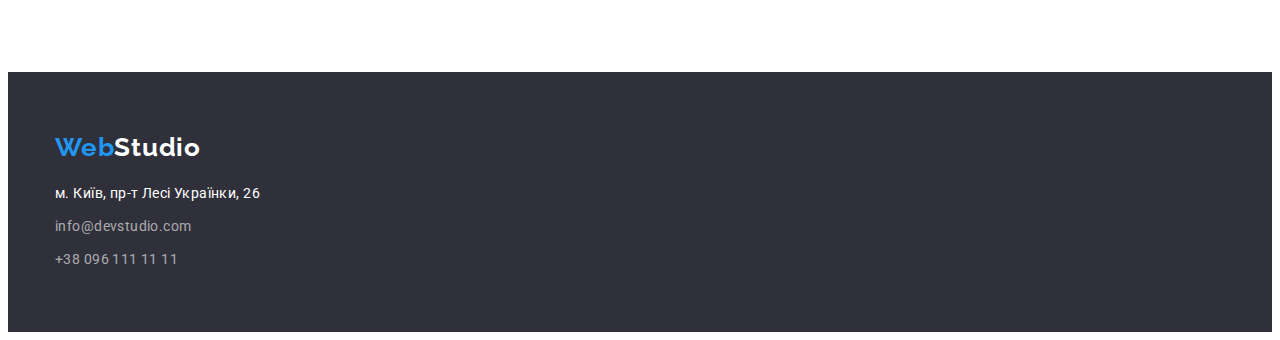
==== commit 3dd20d93: "3 домашка" ====
--- a/portfolio.html
+++ b/portfolio.html
@@ -131,7 +131,7 @@
 
             <address class="addres">м. Київ, пр-т Лесі Українки, 26</address>
             <ul class="List contacts-link">
-                <li><a href="mailto:" class="mail">info@devstudio.com</a></li>
+                <li class="mail-item"><a href="mailto:" class="mail">info@devstudio.com</a></li>
                 <li><a href="tel:+38_096_111_11_11" class="number">+38 096 111 11 11</a></li>
             </ul>
         </div>
--- a/css/style.css
+++ b/css/style.css
@@ -1,18 +1,20 @@
 :root {
---primery-text-color: #212121;
---sekondary-text-color:#757575;
---page-color: #F5F5F5;;
---blue-color: #2196F3;
---section-backghround-color: #FFFFFF;
---secondary-backghround-color: #F5F4FA;
---footer-color: #2F303A;
---button-background-color: #F5F4FA;
+    --primery-text-color: #212121;
+    --sekondary-text-color: #757575;
+    --page-color: #F5F5F5;
+    ;
+    --blue-color: #2196F3;
+    --section-backghround-color: #FFFFFF;
+    --secondary-backghround-color: #F5F4FA;
+    --footer-color: #2F303A;
+    --button-background-color: #F5F4FA;
 }
 
 ul {
     list-style: none;
 
 }
+
 a {
     text-decoration: none;
 }
@@ -20,13 +22,14 @@
 
 /* Свойства для корректного отображения картинок */
 img {
-	display: block;
-	max-width: 100%;
-	height: auto;
-}
+    display: block;
+    max-width: 100%;
+    height: auto;
+}
+
 /* Свойства для обнуления курсива у address */
 address {
-	font-style: normal;
+    font-style: normal;
 }
 
 .vissualy-hidden {
@@ -60,8 +63,8 @@
 
 
 .logo-web {
-        margin-top: 0;
-        margin-bottom: 20px;
+    margin-top: 0;
+    margin-bottom: 20px;
 
     font-family: 'Raleway';
     color: var(--blue-color);
@@ -84,26 +87,21 @@
 
 
 .logo-footer {
-         margin-top: 0;
-         margin-bottom: 20px;
-        font-family: 'Raleway';
-        color:var(--section-backghround-color);
-        font-weight: 700;
-        font-size: 26px;
-        line-height: 1.19;
-        letter-spacing: 0.03em;
-}
-
- /* Верхня лінія */
-
-
-.page {
-    
-}
+    margin-top: 0;
+    margin-bottom: 20px;
+    font-family: 'Raleway';
+    color: var(--section-backghround-color);
+    font-weight: 700;
+    font-size: 26px;
+    line-height: 1.19;
+    letter-spacing: 0.03em;
+}
+
+/* Верхня лінія */
+
 
 .page-haeder .site-nav:hover,
-.page-haeder .site-nav:focus
-{
+.page-haeder .site-nav:focus {
     color: var(--blue-color);
 }
 
@@ -117,6 +115,8 @@
 }
 
 
+.page-haeder {}
+
 /* Header-container */
 .header-container {
     padding-top: 24px;
@@ -131,147 +131,153 @@
 
 /*Nav*/
 .nav {
+    margin-left: 93px;
     display: flex;
     align-items: center;
 }
 
 /* site-nav*/
 .site-nav {
+
     display: flex;
     gap: 50px;
-    margin-left: 93px;
+    padding-left: 0;
     margin: 0;
 }
 
 
- .site-nav .nav-list {
+.site-nav .nav-list {
     font-family: 'Roboto';
     color: var(--blue-color);
-        font-weight: 500;
-        font-size: 14px;
-        line-height: 1.14;
-        letter-spacing: 0.02em;
-
- }
- .site-nav .nav-list-clients {
-    font-family: 'Roboto';
-    color: var(--primery-text-color);
     font-weight: 500;
     font-size: 14px;
     line-height: 1.14;
     letter-spacing: 0.02em;
 
- }
-
- .site-nav .nav-list-client {
-        font-family: 'Roboto';
-        color: var(--primery-text-color);
-
-        font-weight: 500;
-        font-size: 14px;
-        line-height: 1.14;
-        letter-spacing: 0.02em;
-
- }
-    /* Контакти */
+}
+
+.site-nav .nav-list-clients {
+    font-family: 'Roboto';
+    color: var(--primery-text-color);
+    font-weight: 500;
+    font-size: 14px;
+    line-height: 1.14;
+    letter-spacing: 0.02em;
+
+}
+
+.site-nav .nav-list-client {
+    font-family: 'Roboto';
+    color: var(--primery-text-color);
+
+    font-weight: 500;
+    font-size: 14px;
+    line-height: 1.14;
+    letter-spacing: 0.02em;
+
+}
+
+/* Контакти */
 .list-contacts {
     display: flex;
     gap: 50px;
+
+    margin-top: 0;
+    margin-bottom: 0;
     margin-left: 344px;
     padding: 0;
 
 }
 
 .contacts-link {
-    padding-bottom: 60px;
+
     padding-left: 0;
     margin: 0;
 }
 
- .list-contacts .contacts-link {
-    
-        font-family: 'Roboto';
-        color: var(--blue-color);
-
-        font-weight: 500;
-        font-size: 14px;
-        line-height: 1.14;
-        letter-spacing: 0.02em;
-
-
- }
- .list-contacts .contact-link {
-
-        font-family: 'Roboto';
-        color: var(--sekondary-text-color);
-
-        font-weight: 500;
-        font-size: 14px;
-        line-height: 1.14;
-        letter-spacing: 0.02em;
-
- }
-
-
-
- /* Шапка */
-
- .container-item {
-            padding-bottom: 200px;
-
-            height: 600px;
-            left: 0px;
-            top: 80px;
-
-
-        color: var(--section-backghround-color);
-        background: var(--footer-color);
- }
+.list-contacts .contacts-link {
+
+    font-family: 'Roboto';
+    color: var(--blue-color);
+
+    font-weight: 500;
+    font-size: 14px;
+    line-height: 1.14;
+    letter-spacing: 0.02em;
+
+
+}
+
+.list-contacts .contact-link {
+
+    font-family: 'Roboto';
+    color: var(--sekondary-text-color);
+
+    font-weight: 500;
+    font-size: 14px;
+    line-height: 1.14;
+    letter-spacing: 0.02em;
+
+}
+
+
+
+/* Шапка */
+
+.container-item {
+
+    text-align: center;
+    padding-bottom: 200px;
+
+    height: 600px;
+    left: 0px;
+    top: 80px;
+
+
+    color: var(--section-backghround-color);
+    background: var(--footer-color);
+}
 
 /*Ефективні рішення для вашого бізнесу*/
 
 /* Герой */
-.hero-section {
-
+.hero-section {}
+
+.hero-title {
+    padding-top: 200px;
+
+
+    margin-left: auto;
+    margin-right: auto;
+    margin-top: 0;
+    margin-bottom: 30px;
+
+    font-weight: 900;
+    font-size: 44px;
+    line-height: 1.36;
     text-align: center;
-
-}
-
-.hero-title {
-       padding-top: 200px;
-       
-
-        margin-left: auto;
-        margin-right: auto;
-        margin-top: 0;
-        margin-bottom: 30px;
-
-        font-weight: 900;
-        font-size: 44px;
-        line-height: 1.36 ;
-        text-align: center;
-        letter-spacing: 0.06em;
-        text-transform: uppercase;
+    letter-spacing: 0.06em;
+    text-transform: uppercase;
 
 }
 
 /* кнопка */
 .order-button {
-         text-align: center;
-         margin-left: auto;
-         margin-right: auto;
-         border: 1px solid transparent;
-        border-radius: 4px;
-        padding: 10px 32px;
-        box-shadow: 0px 4px 4px rgba(0, 0, 0, 0.15);
-
-        font-family: 'Roboto';
-        color: var(--white-color);
-        background: var(--blue-color);
-        font-weight: 700;
-        font-size: 16px;
-        line-height: 1.8 ;
-        letter-spacing: 0.06em;
+
+    margin-left: auto;
+    margin-right: auto;
+    border: 1px solid transparent;
+    border-radius: 4px;
+    padding: 10px 32px;
+    box-shadow: 0px 4px 4px rgba(0, 0, 0, 0.15);
+
+    font-family: 'Roboto';
+    color: var(--white-color);
+    background: var(--blue-color);
+    font-weight: 700;
+    font-size: 16px;
+    line-height: 1.8;
+    letter-spacing: 0.06em;
 }
 
 
@@ -280,13 +286,12 @@
 /* section */
 .section {
 
-         padding-top: 94px;
-        padding-bottom: 94px;
-
-        font-family: 'Roboto';
-        font-size: 14px;
-        line-height: 1.14;
-        letter-spacing: 0.03em;
+    padding-top: 94px;
+
+    font-family: 'Roboto';
+    font-size: 14px;
+    line-height: 1.14;
+    letter-spacing: 0.03em;
 
 }
 
@@ -294,12 +299,13 @@
     margin-top: 0;
     margin-bottom: 0;
 
-        color: var(--sekondary-text-color);
-        font-family: 'Roboto';
-        font-size: 14px;
-        line-height: 1.7;
-        letter-spacing: 0.03em;
-}
+    color: var(--sekondary-text-color);
+    font-family: 'Roboto';
+    font-size: 14px;
+    line-height: 1.7;
+    letter-spacing: 0.03em;
+}
+
 /* УВАГА ДО ДЕТАЛЕЙ */
 
 /*subject*/
@@ -307,11 +313,11 @@
     display: flex;
 
     padding-left: 0;
-    margin: 0; 
+    margin: 0;
 }
 
 .other {
-        width: 270px;
+    width: 270px;
 }
 
 .other:nth-last-child(-n+3) {
@@ -319,10 +325,10 @@
 }
 
 .headline {
-        margin-top: 0;
-        margin-bottom: 10px;
-
-        
+    margin-top: 0;
+    margin-bottom: 10px;
+
+
     width: 270px;
     font-family: 'Roboto';
     font-weight: 700;
@@ -342,14 +348,14 @@
 /* ПУНКТУАЛЬНІСТЬ */
 .headline {
     font-family: 'Roboto';
-        font-weight: 700;
-        font-size: 14px;
-        line-height: 1.14;
-        letter-spacing: 0.03em;
+    font-weight: 700;
+    font-size: 14px;
+    line-height: 1.14;
+    letter-spacing: 0.03em;
 }
 
 .excerp {
-font-family: 'Roboto';
+    font-family: 'Roboto';
     font-weight: 400;
     font-size: 14px;
     line-height: 1.71;
@@ -359,14 +365,14 @@
 /* ПЛАНУВАННЯ */
 .headline {
     font-family: 'Roboto';
-        font-weight: 700;
-        font-size: 14px;
-        line-height: 1.14;
-        letter-spacing: 0.03em;
+    font-weight: 700;
+    font-size: 14px;
+    line-height: 1.14;
+    letter-spacing: 0.03em;
 }
 
 .lead {
-font-family: 'Roboto';
+    font-family: 'Roboto';
     font-weight: 400;
     font-size: 14px;
     line-height: 1.71;
@@ -376,14 +382,14 @@
 /* СУЧАСНІ ТЕХНОЛОГІЇ */
 .headline {
     font-family: 'Roboto';
-        font-weight: 700;
-        font-size: 14px;
-        line-height: 1.14;
-        letter-spacing: 0.03em;
+    font-weight: 700;
+    font-size: 14px;
+    line-height: 1.14;
+    letter-spacing: 0.03em;
 }
 
 .tagline {
-font-family: 'Roboto';
+    font-family: 'Roboto';
     font-weight: 400;
     font-size: 14px;
     line-height: 1.71;
@@ -397,13 +403,15 @@
 
 .pic {
     padding: 0;
-    margin-bottom: 94px;
-
-
-}
+
+
+
+}
+
 .img {
     margin-left: 30px;
 }
+
 .picture {
     margin-left: 30px;
 }
@@ -412,13 +420,17 @@
 
 /* Наша команда */
 
-.subject > .item {
+.subject>.item {
     display: flex;
 }
 
 .section-leader {
     text-align: center;
     margin-left: 30px;
+
+    padding-top: 186px;
+    padding-bottom: 94px;
+
 }
 
 .section-bg {
@@ -433,13 +445,15 @@
     line-height: 1.16;
     text-align: center;
     letter-spacing: 0.03em;
-        
+
 }
 
 .section-title {
-    margin-top: 0;
-    margin-bottom: 0; 
+
+    margin-top: 0;
+    margin-bottom: 0;
     padding: 30px 0 10px 0;
+
     font-family: 'Roboto';
     font-weight: 500;
     font-size: 16px;
@@ -450,16 +464,15 @@
 /* підвал*/
 
 .web-footer {
-    padding-top: 60px;
     padding-left: 0;
     margin-top: 0;
     margin-bottom: 0;
 }
 
 .addres {
-    padding-top: 20px;
+    margin-top: 20px;
     padding-left: 0;
-    padding-bottom: 9px;
+    margin-bottom: 9px;
 
     font-style: normal;
     color: var(--section-backghround-color);
@@ -469,25 +482,35 @@
     letter-spacing: 0.03em;
 }
 
+.mail-item {
+    margin-bottom: 9px;
+}
+
 .mail {
-        
-
-        color: rgba(255, 255, 255, 0.6);
-        font-size: 14px;
-        line-height: 1.71;
-        letter-spacing: 0.03em;
+
+
+    color: rgba(255, 255, 255, 0.6);
+    font-size: 14px;
+    line-height: 1.71;
+    letter-spacing: 0.03em;
 }
 
 .number {
-        padding-top: 9px;
-
-         color: rgba(255, 255, 255, 0.6);
-        font-weight: 400;
-        font-size: 14px;
-        line-height: 1.71;
-        letter-spacing: 0.03em;
-}
+
+    margin-bottom: 9px;
+
+    color: rgba(255, 255, 255, 0.6);
+    font-weight: 400;
+    font-size: 14px;
+    line-height: 1.71;
+    letter-spacing: 0.03em;
+}
+
 .footer {
+    padding-top: 60px;
+    padding-bottom: 60px;
+
+
     background-color: var(--footer-color);
 }
 
@@ -505,141 +528,145 @@
 .list-clients {
 
     color: var(--blue-color);
-        font-weight: 500;
-        font-size: 14px;
-        line-height: 1.14;
-        letter-spacing: 0.02em;
-        width: 45px;
-        height: 16px;
-        left: 453px;
-        top: 32px;
+    font-weight: 500;
+    font-size: 14px;
+    line-height: 1.14;
+    letter-spacing: 0.02em;
+    width: 45px;
+    height: 16px;
+    left: 453px;
+    top: 32px;
 }
 
 .nav-studio {
 
-        color: var(--primery-text-color);
-            font-weight: 500;
-            font-size: 14px;
-            line-height: 1.14;
-            letter-spacing: 0.02em;
-            width: 72px;
-            height: 16px;
-            left: 548px;
-            top: 32px;
+    color: var(--primery-text-color);
+    font-weight: 500;
+    font-size: 14px;
+    line-height: 1.14;
+    letter-spacing: 0.02em;
+    width: 72px;
+    height: 16px;
+    left: 548px;
+    top: 32px;
 }
 
 
 .nav-list-client {
 
-color: var(--primery-text-color);
-        font-weight: 500;
-        font-size: 14px;
-        line-height: 1.14;
-        letter-spacing: 0.02em;
-        width: 72px;
-         height: 16px;
-        left: 548px;
-        top: 32px;
+    color: var(--primery-text-color);
+    font-weight: 500;
+    font-size: 14px;
+    line-height: 1.14;
+    letter-spacing: 0.02em;
+    width: 72px;
+    height: 16px;
+    left: 548px;
+    top: 32px;
+}
+
+/*section-btn*/
+.section-btn {
+    padding-top: 94px;
+    padding-bottom: 94px;
 }
 
 /* кнопки */
-
-
-
 
 .section-button {
     display: flex;
     justify-content: center;
 
-    margin-top: 94px;
-    margin-bottom: 0;
-    padding-left: 0 ;
-    padding-bottom: 34px;
+    margin-top: 0;
+    margin-bottom: 50px;
+    padding-left: 0;
+
 }
 
 /* Курсор */
 .section-btn .section-button :hover,
 .section-btn .section-button :focus {
-cursor: pointer;
+    cursor: pointer;
 }
 
 .button {
 
-         border: 1px solid transparent;
-        border-radius: 4px;
-        padding: 6px 25px;  
-
-        font-family: 'Roboto';
-        color: var(--section-backghround-color);
-         background-color: var(--blue-color);
-         font-weight: 500;
-        font-size: 16px;
-        line-height: 1.62;
-        letter-spacing: 0.03em;
+    border: 1px solid transparent;
+    border-radius: 4px;
+    padding: 6px 25px;
+
+    font-family: 'Roboto';
+    color: var(--section-backghround-color);
+    background-color: var(--blue-color);
+    font-weight: 500;
+    font-size: 16px;
+    line-height: 1.62;
+    letter-spacing: 0.03em;
+
 }
 
 .btn {
-        margin-left: 8px;
-        border: 1px solid transparent;
-        border-radius: 4px;
-        padding: 6px 22px;
-
-         font-family: 'Roboto';
-         color: var(--primery-text-color);
-            background: var(--button-background-color);
-            font-weight: 500;
-            font-size: 16px;
-            line-height: 1.62;
-            letter-spacing: 0.03em;
-             top: 174px;
+    margin-left: 8px;
+    border: 1px solid transparent;
+    border-radius: 4px;
+    padding: 6px 22px;
+
+    font-family: 'Roboto';
+    color: var(--primery-text-color);
+    background: var(--button-background-color);
+    font-weight: 500;
+    font-size: 16px;
+    line-height: 1.62;
+    letter-spacing: 0.03em;
+    top: 174px;
 }
 
 .control {
-            margin-left: 8px;
-            border: 1px solid transparent;
-            border-radius: 4px;
-            padding: 6px 22px;
-
-            font-family: 'Roboto';
-            color: var(--primery-text-color);
-            background: var(--button-background-color);
-            font-weight: 500;
-            font-size: 16px;
-            line-height: 1.62;
-            letter-spacing: 0.03em;
-            top: 174px;
+    margin-left: 8px;
+    border: 1px solid transparent;
+    border-radius: 4px;
+    padding: 6px 22px;
+
+    font-family: 'Roboto';
+    color: var(--primery-text-color);
+    background: var(--button-background-color);
+    font-weight: 500;
+    font-size: 16px;
+    line-height: 1.62;
+    letter-spacing: 0.03em;
+    top: 174px;
 }
 
 .dropdown {
-            margin-left: 8px;
-            border: 1px solid transparent;
-            border-radius: 4px;
-            padding: 6px 22px;
-
-            font-family: 'Roboto';
-            color: var(--primery-text-color);
-            background: var(--button-background-color);
-            font-weight: 500;
-            font-size: 16px;
-            line-height: 1.62;
-            letter-spacing: 0.03em;
-             top: 174px;
+    margin-left: 8px;
+    border: 1px solid transparent;
+    border-radius: 4px;
+    padding: 6px 22px;
+
+    font-family: 'Roboto';
+    color: var(--primery-text-color);
+    background: var(--button-background-color);
+    font-weight: 500;
+    font-size: 16px;
+    line-height: 1.62;
+    letter-spacing: 0.03em;
+    top: 174px;
 }
 
 .type-btn {
-            margin-left: 8px;
-            border: 1px solid transparent;
-            border-radius: 4px;
-            padding: 6px 22px;
-
-        font-family: 'Roboto';
-        color: var(--primery-text-color);
-        background: var(--button-background-color);
-        font-weight: 500;
-        font-size: 16px;
-        line-height: 1.62;
-        letter-spacing: 0.03em;
-        top: 174px;
+    margin-left: 8px;
+    border: 1px solid transparent;
+    border-radius: 4px;
+    padding: 6px 22px;
+
+    font-family: 'Roboto';
+    color: var(--primery-text-color);
+    background: var(--button-background-color);
+    font-weight: 500;
+    font-size: 16px;
+    line-height: 1.62;
+    letter-spacing: 0.03em;
+    top: 174px;
 }
 
 
@@ -648,13 +675,13 @@
 /* параграф */
 .aside {
 
-        margin: 0;
-
-        color: var(--sekondary-text-color);
-        font-weight: 400;
-        font-size: 16px;
-        line-height: 1.87;
-        letter-spacing: 0.03em;
+    margin: 0;
+
+    color: var(--sekondary-text-color);
+    font-weight: 400;
+    font-size: 16px;
+    line-height: 1.87;
+    letter-spacing: 0.03em;
 
 }
 
@@ -662,13 +689,13 @@
 
 .caption {
 
-        margin: 0 ;
-
-         font-family: 'Roboto';
-        font-weight: 700;
-        font-size: 18px;
-        line-height: 2;
-        letter-spacing: 0.06em;
+    margin: 0;
+
+    font-family: 'Roboto';
+    font-weight: 700;
+    font-size: 18px;
+    line-height: 2;
+    letter-spacing: 0.06em;
 }
 
 /* Портфоліо */
@@ -678,17 +705,18 @@
     display: flex;
     flex-wrap: wrap;
     padding-left: 0;
-    gap: 24px;
+    gap: 30px;
 
 
 }
 
 .flex-elements {
-    flex-basis: calc((100% - 48px) / 3);
+    flex-basis: calc((100% - 60px) / 3);
 
     background: var(--section-backghround-color);
-    border: 1px solid #EEEEEE;
-
+    border-bottom: 1px solid #EEEEEE;
+    border-left: 1px solid #EEEEEE;
+    border-right: 1px solid #EEEEEE;
 }
 
 /* Заголовок */
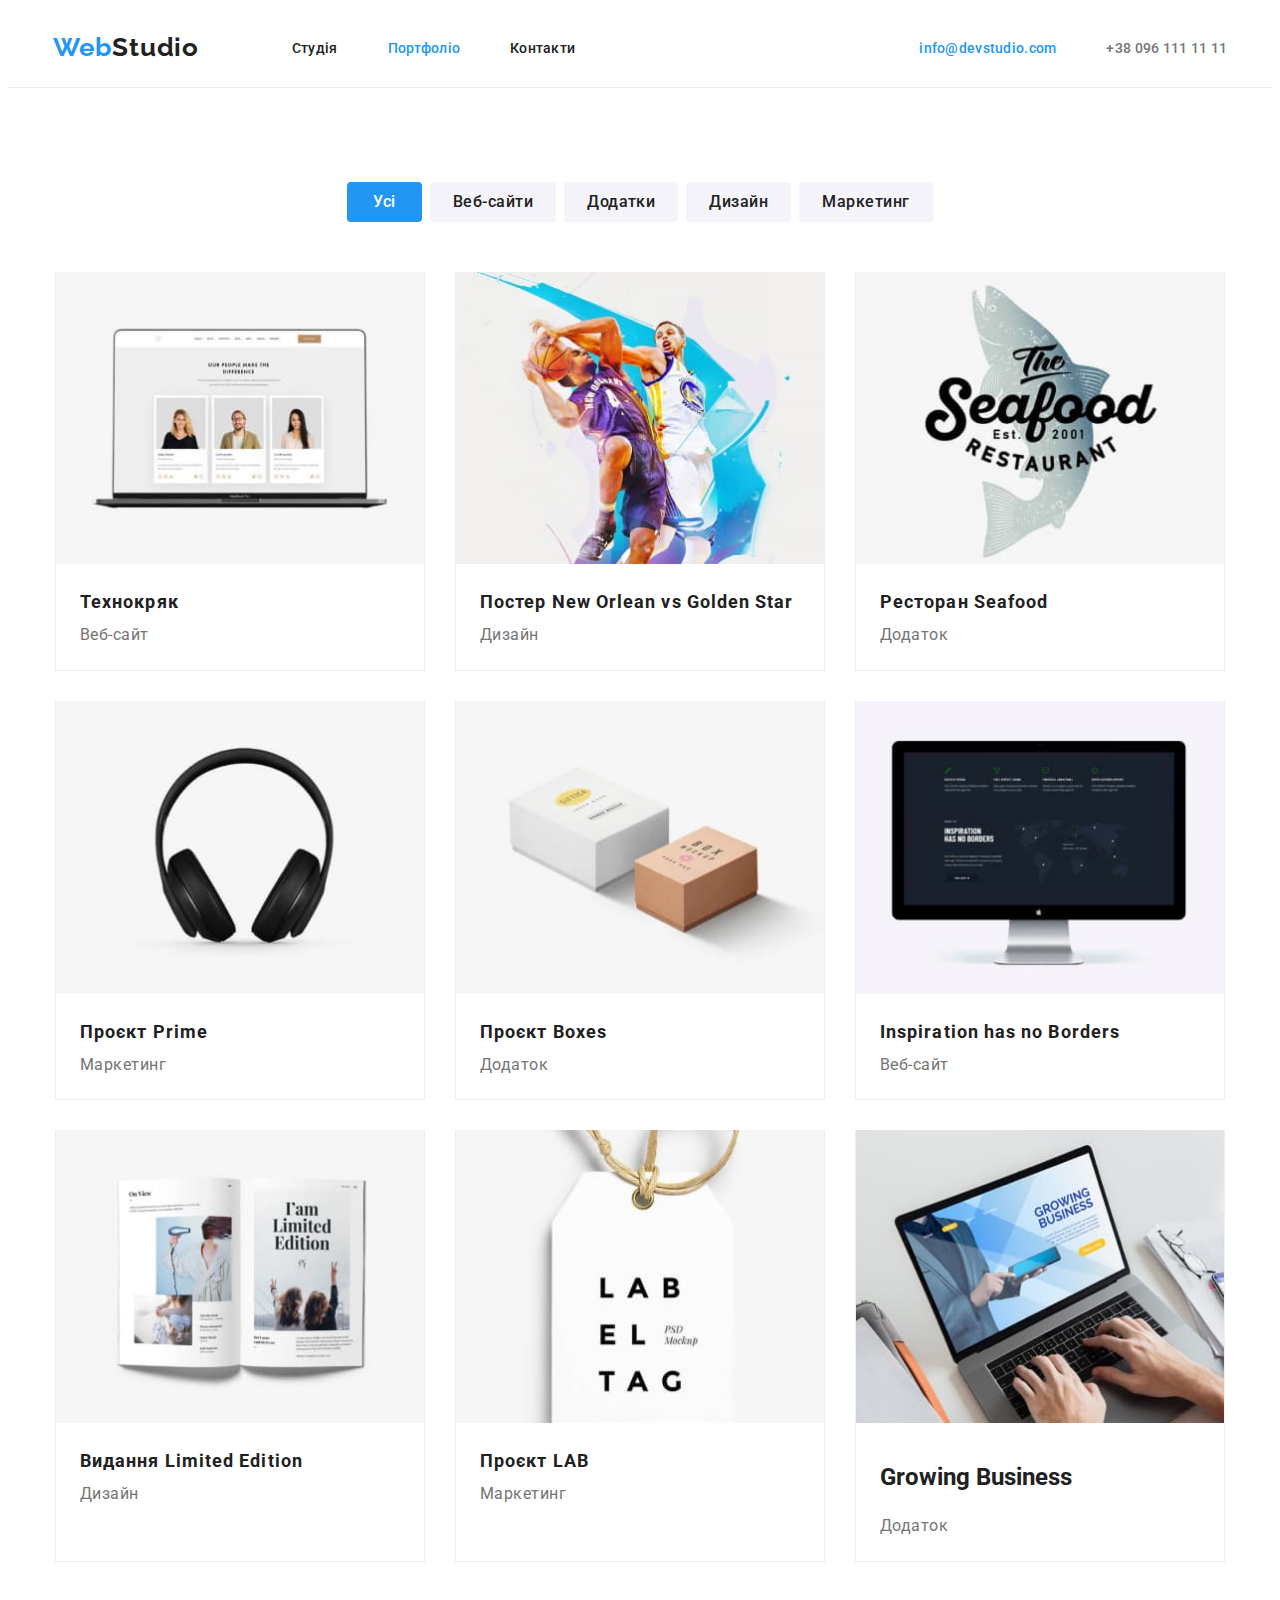
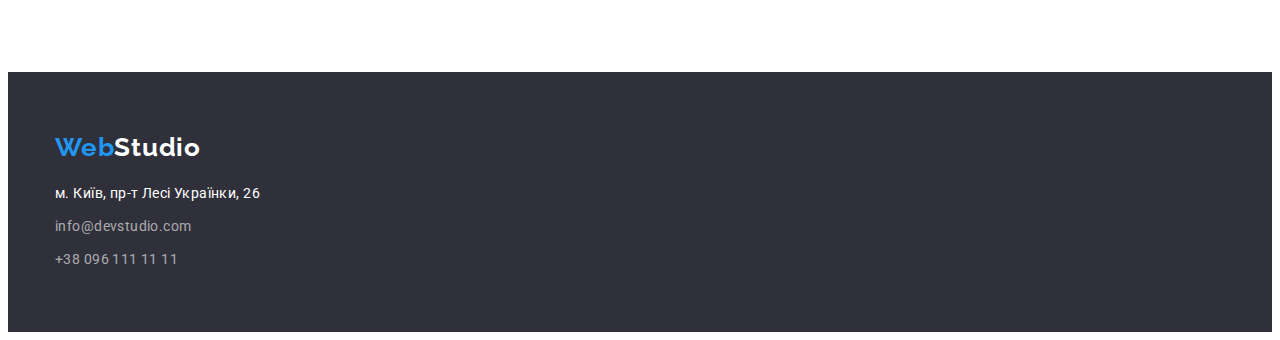
==== commit b7affccc: "дз 3 додаю" ====
--- a/portfolio.html
+++ b/portfolio.html
@@ -18,13 +18,13 @@
 
 
 <body class="body-page">
-
     <header class="page-header">
         <div class="header-container">
+            <a href="./">
+                <span class="logo-web">Web</span><span class="logo-studio">Studio</span>
+            </a>
+
             <nav class="nav">
-                <a href="./">
-                    <span class="logo-web">Web</span><span class="logo-studio">Studio</span>
-                </a>
                 <ul class="site-nav">
                     <li class="item"><a href="./index.html" class="nav-studio">Студія</a></li>
                     <li class="item"><a href="./portfolio.html" class="list-clients">Портфоліо</a></li>
--- a/css/style.css
+++ b/css/style.css
@@ -145,6 +145,9 @@
     margin: 0;
 }
 
+.nav-studio {
+    padding: right 0;
+}
 
 .site-nav .nav-list {
     font-family: 'Roboto';
@@ -224,10 +227,16 @@
 
 /* Шапка */
 
-.container-item {
+.container-item {}
+
+/*Ефективні рішення для вашого бізнесу*/
+
+/* Герой */
+.hero-section {
+    padding-top: 200px;
+    padding-bottom: 280px;
 
     text-align: center;
-    padding-bottom: 200px;
 
     height: 600px;
     left: 0px;
@@ -238,14 +247,7 @@
     background: var(--footer-color);
 }
 
-/*Ефективні рішення для вашого бізнесу*/
-
-/* Герой */
-.hero-section {}
-
 .hero-title {
-    padding-top: 200px;
-
 
     margin-left: auto;
     margin-right: auto;
@@ -287,6 +289,7 @@
 .section {
 
     padding-top: 94px;
+    padding-bottom: 94px;
 
     font-family: 'Roboto';
     font-size: 14px;
@@ -426,14 +429,20 @@
 
 .section-leader {
     text-align: center;
+
     margin-left: 30px;
 
-    padding-top: 186px;
-    padding-bottom: 94px;
-
-}
+}
+
+.container-leader {
+    padding-top: 30px;
+    padding-bottom: 30px;
+
+}
+
 
 .section-bg {
+
 
     margin-top: 0;
     margin-bottom: 50px;
@@ -449,10 +458,8 @@
 }
 
 .section-title {
-
-    margin-top: 0;
-    margin-bottom: 0;
-    padding: 30px 0 10px 0;
+    margin-top: 0;
+    margin-bottom: 10px;
 
     font-family: 'Roboto';
     font-weight: 500;
